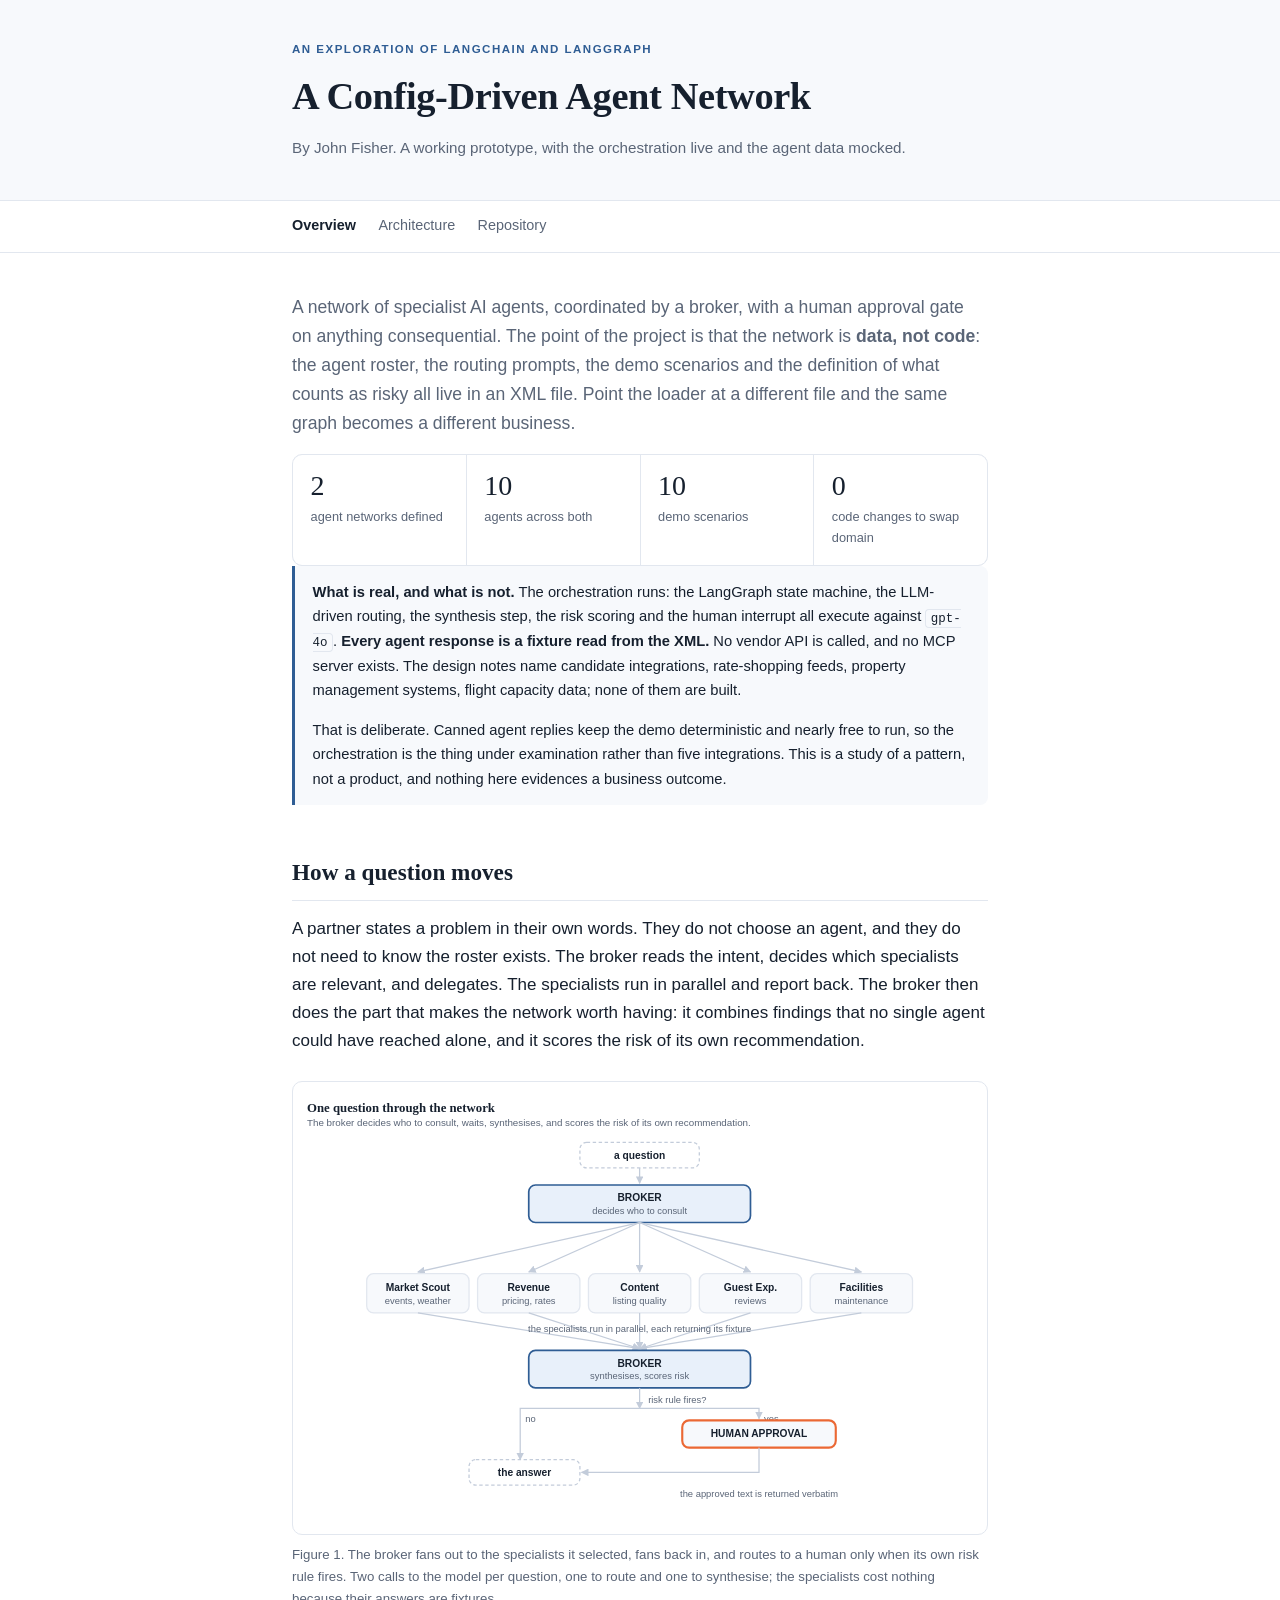
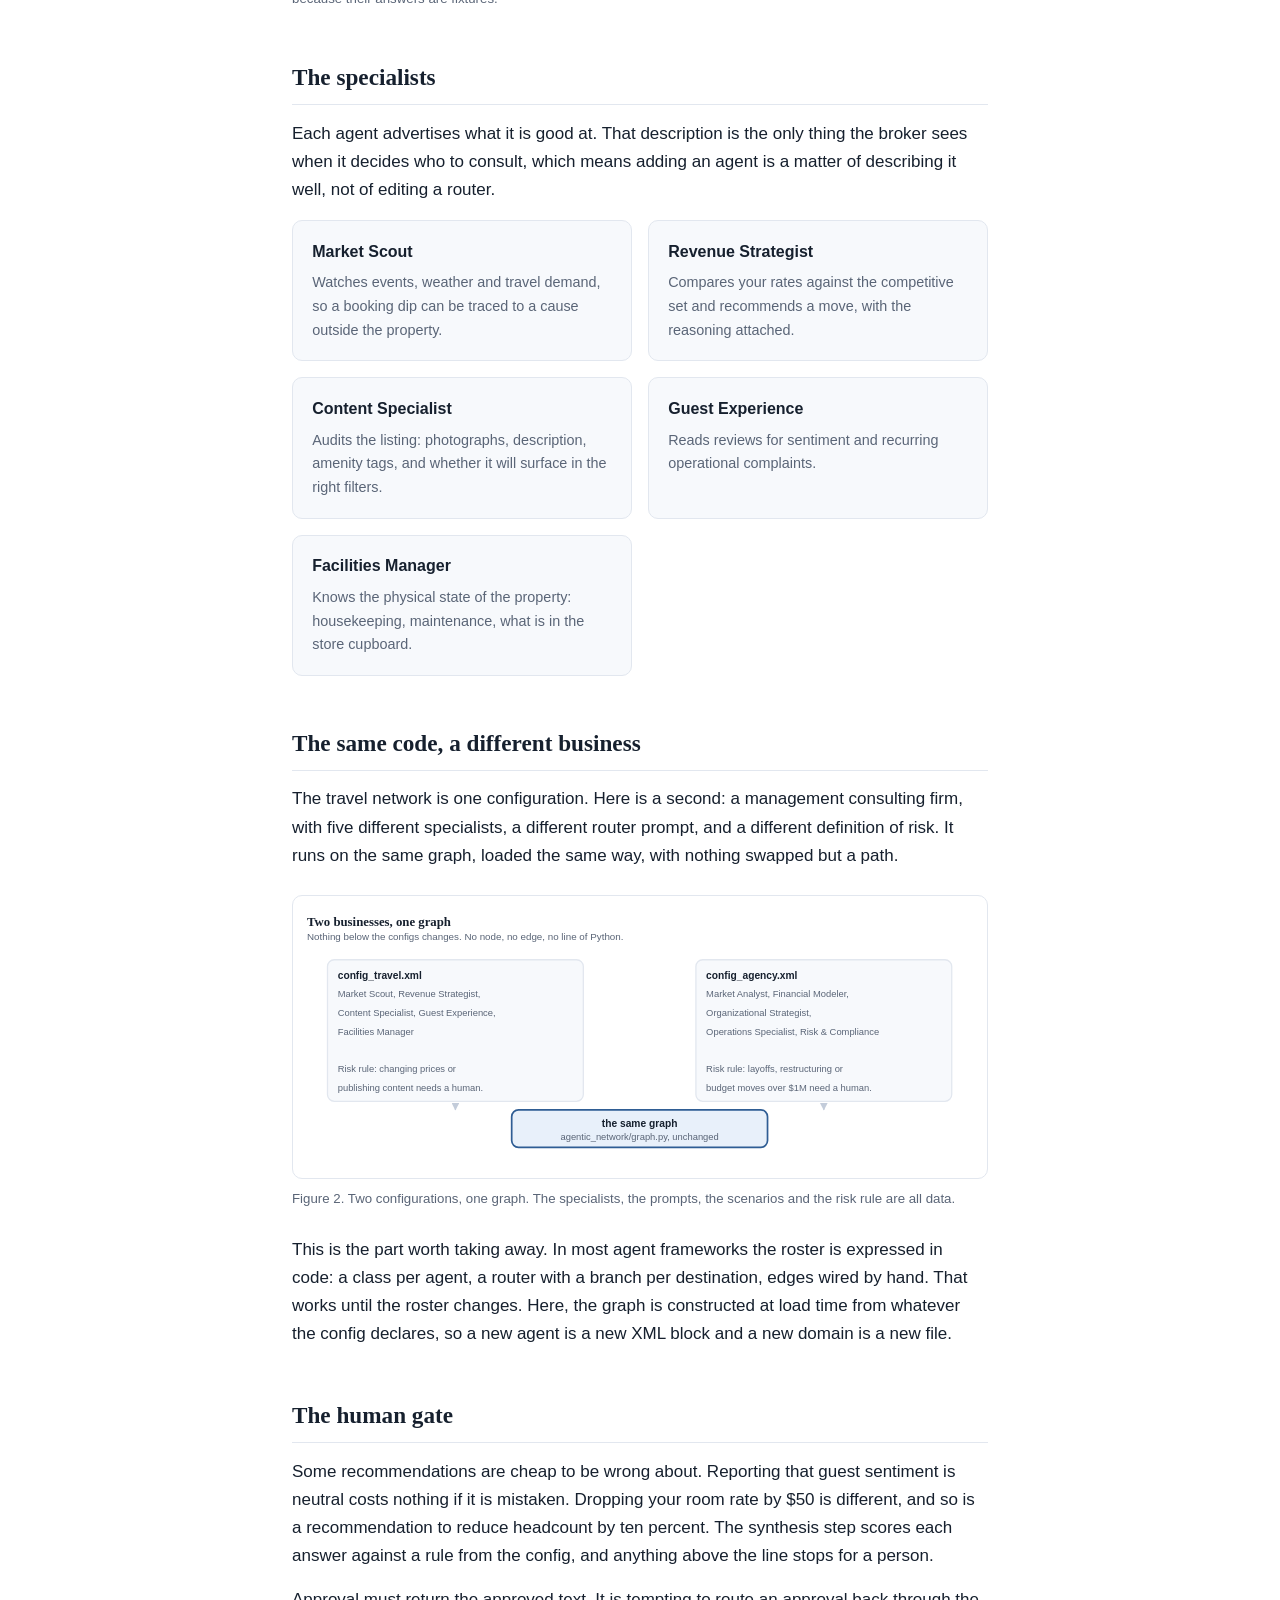
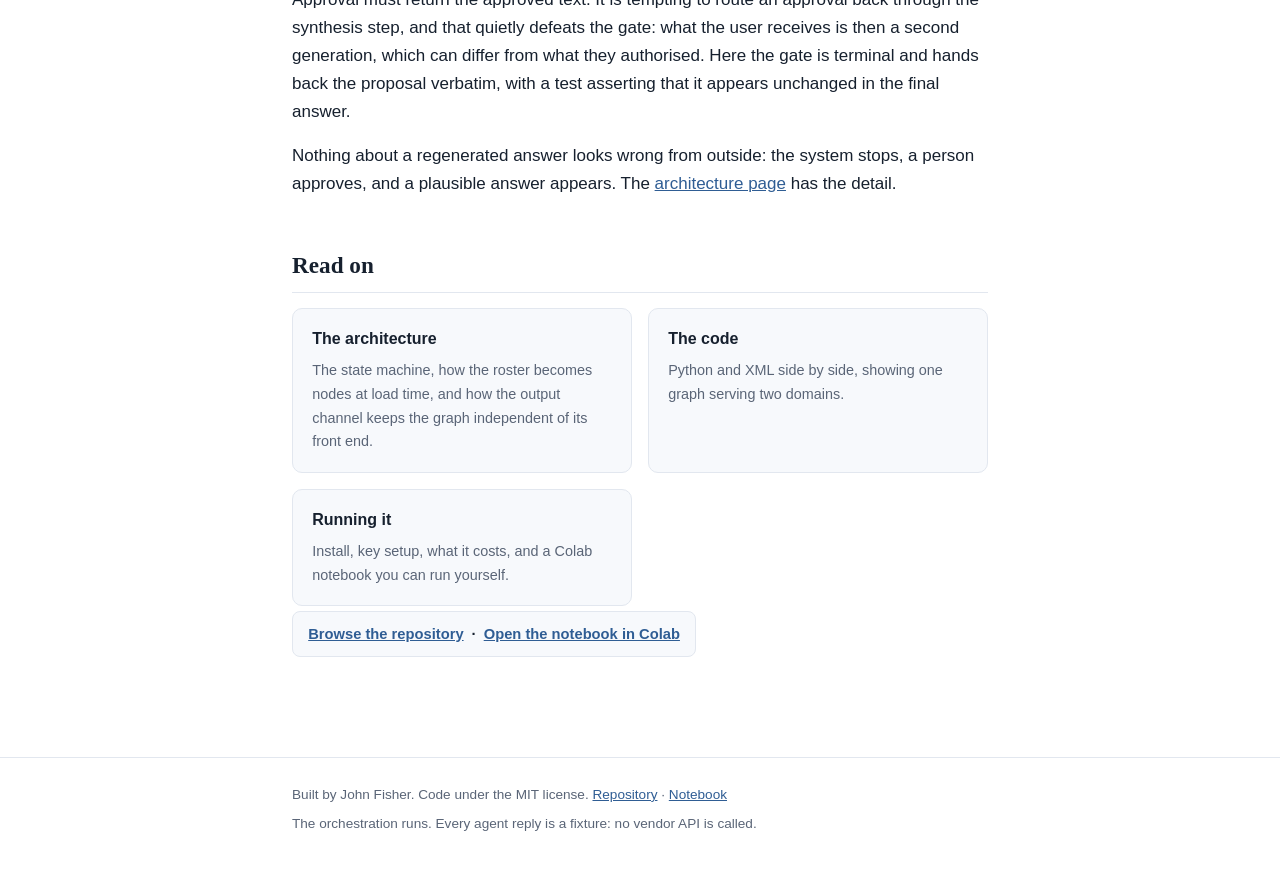
==== public/index.html @ b4b31491 "Describe the architecture as it is, not how it got here Four sections carried a before-and-after: th" ====
<!DOCTYPE html>
<html lang="en">
<head>
<meta charset="utf-8">
<meta name="viewport" content="width=device-width, initial-scale=1">
<title>A Config-Driven Agent Network</title>
<meta name="description" content="A LangGraph multi-agent network where the agent roster, prompts and risk rules live in XML. Swap the config and the same graph becomes a different business.">
<link rel="canonical" href="https://johnfisher-ai.github.io/fisher-agentic-network-langgraph/">
<meta name="author" content="John Fisher">
<meta name="theme-color" content="#2f5d94">
<meta property="og:type" content="website">
<meta property="og:site_name" content="A Config-Driven Agent Network">
<meta property="og:title" content="A Config-Driven Agent Network">
<meta property="og:description" content="Specialist agents coordinated by a broker, with a human approval gate on anything risky. The roster lives in XML, so one graph serves two different businesses.">
<meta property="og:url" content="https://johnfisher-ai.github.io/fisher-agentic-network-langgraph/">
<meta property="og:image" content="https://johnfisher-ai.github.io/fisher-agentic-network-langgraph/assets/img/social-card.png">
<meta property="og:image:width" content="1200">
<meta property="og:image:height" content="627">
<meta property="og:image:alt" content="A broker agent fanning out to five specialist agents, with a human approval gate on the risky path.">
<meta name="twitter:card" content="summary_large_image">
<meta name="twitter:title" content="A Config-Driven Agent Network">
<meta name="twitter:description" content="Specialist agents coordinated by a broker, with a human approval gate on anything risky. The roster lives in XML, so one graph serves two different businesses.">
<meta name="twitter:image" content="https://johnfisher-ai.github.io/fisher-agentic-network-langgraph/assets/img/social-card.png">
<link rel="stylesheet" href="assets/css/site.css">
</head>
<body>

<header class="top">
  <div class="wrap">
    <p class="kicker">An exploration of LangChain and LangGraph</p>
    <h1>A Config-Driven Agent Network</h1>
    <p class="byline">By John Fisher. A working prototype, with the orchestration live and the agent data mocked.</p>
  </div>
</header>

<nav class="site"><div class="wrap"><a href="./" aria-current="page">Overview</a><a href="architecture.html">Architecture</a><a href="https://github.com/johnfisher-ai/fisher-agentic-network-langgraph">Repository</a></div></nav>

<main>
<div class="wrap">

  <section>
    <p class="lede">A network of specialist AI agents, coordinated by a broker, with a human
    approval gate on anything consequential. The point of the project is that the network is
    <strong>data, not code</strong>: the agent roster, the routing prompts, the demo scenarios
    and the definition of what counts as risky all live in an XML file. Point the loader at a
    different file and the same graph becomes a different business.</p>

    <div class="figures">
      <div><span class="n">2</span><span class="l">agent networks defined</span></div>
      <div><span class="n">10</span><span class="l">agents across both</span></div>
      <div><span class="n">10</span><span class="l">demo scenarios</span></div>
      <div><span class="n">0</span><span class="l">code changes to swap domain</span></div>
    </div>

    <div class="note">
      <p><strong>What is real, and what is not.</strong> The orchestration runs: the LangGraph
      state machine, the LLM-driven routing, the synthesis step, the risk scoring and the human
      interrupt all execute against <code>gpt-4o</code>. <strong>Every agent response is a
      fixture read from the XML.</strong> No vendor API is called, and no MCP server exists.
      The design notes name candidate integrations, rate-shopping feeds, property management
      systems, flight capacity data; none of them are built.</p>
      <p>That is deliberate. Canned agent replies keep the demo deterministic and nearly free to
      run, so the orchestration is the thing under examination rather than five integrations.
      This is a study of a pattern, not a product, and nothing here evidences a business
      outcome.</p>
    </div>
  </section>

  <section>
    <h2>How a question moves</h2>
    <p>A partner states a problem in their own words. They do not choose an agent, and they do
    not need to know the roster exists. The broker reads the intent, decides which specialists
    are relevant, and delegates. The specialists run in parallel and report back. The broker
    then does the part that makes the network worth having: it combines findings that no single
    agent could have reached alone, and it scores the risk of its own recommendation.</p>

    <figure>
      <div class="figbox"><svg class="fig diagram" viewBox="0 0 780 500" role="img" aria-label="One question through the network. The broker decides who to consult, waits, synthesises, and scores the risk of its own recommendation."><defs><marker id="ah" viewBox="0 0 10 10" refX="9" refY="5" markerWidth="6" markerHeight="6" orient="auto-start-reverse"><path class="ahead" d="M 0 0 L 10 5 L 0 10 z"/></marker></defs><text class="ttl" x="0" y="16">One question through the network</text><text class="sub" x="0" y="33">The broker decides who to consult, waits, synthesises, and scores the risk of its own recommendation.</text><rect class="node soft" x="320.0" y="52" width="140" height="30" rx="8"/><text class="lab bold" x="390.0" y="71.0" text-anchor="middle">a question</text><line class="flow" x1="390.0" y1="82" x2="390.0" y2="100" marker-end="url(#ah)"/><rect class="node lead" x="260.0" y="102" width="260" height="44" rx="8"/><text class="lab bold" x="390.0" y="121.0" text-anchor="middle">BROKER</text><text class="ax" x="390.0" y="136.0" text-anchor="middle">decides who to consult</text><line class="flow" x1="390.0" y1="146" x2="130.0" y2="204" marker-end="url(#ah)"/><rect class="node" x="70.0" y="206" width="120" height="46" rx="8"/><text class="lab bold" x="130.0" y="226.0" text-anchor="middle">Market Scout</text><text class="ax" x="130.0" y="241.0" text-anchor="middle">events, weather</text><line class="flow" x1="130.0" y1="252" x2="390.0" y2="294" marker-end="url(#ah)"/><line class="flow" x1="390.0" y1="146" x2="260.0" y2="204" marker-end="url(#ah)"/><rect class="node" x="200.0" y="206" width="120" height="46" rx="8"/><text class="lab bold" x="260.0" y="226.0" text-anchor="middle">Revenue</text><text class="ax" x="260.0" y="241.0" text-anchor="middle">pricing, rates</text><line class="flow" x1="260.0" y1="252" x2="390.0" y2="294" marker-end="url(#ah)"/><line class="flow" x1="390.0" y1="146" x2="390.0" y2="204" marker-end="url(#ah)"/><rect class="node" x="330.0" y="206" width="120" height="46" rx="8"/><text class="lab bold" x="390.0" y="226.0" text-anchor="middle">Content</text><text class="ax" x="390.0" y="241.0" text-anchor="middle">listing quality</text><line class="flow" x1="390.0" y1="252" x2="390.0" y2="294" marker-end="url(#ah)"/><line class="flow" x1="390.0" y1="146" x2="520.0" y2="204" marker-end="url(#ah)"/><rect class="node" x="460.0" y="206" width="120" height="46" rx="8"/><text class="lab bold" x="520.0" y="226.0" text-anchor="middle">Guest Exp.</text><text class="ax" x="520.0" y="241.0" text-anchor="middle">reviews</text><line class="flow" x1="520.0" y1="252" x2="390.0" y2="294" marker-end="url(#ah)"/><line class="flow" x1="390.0" y1="146" x2="650.0" y2="204" marker-end="url(#ah)"/><rect class="node" x="590.0" y="206" width="120" height="46" rx="8"/><text class="lab bold" x="650.0" y="226.0" text-anchor="middle">Facilities</text><text class="ax" x="650.0" y="241.0" text-anchor="middle">maintenance</text><line class="flow" x1="650.0" y1="252" x2="390.0" y2="294" marker-end="url(#ah)"/><text class="ax" x="390.0" y="274" text-anchor="middle">the specialists run in parallel, each returning its fixture</text><rect class="node lead" x="260.0" y="296" width="260" height="44" rx="8"/><text class="lab bold" x="390.0" y="315.0" text-anchor="middle">BROKER</text><text class="ax" x="390.0" y="330.0" text-anchor="middle">synthesises, scores risk</text><line class="flow" x1="390.0" y1="340" x2="390.0" y2="364" marker-end="url(#ah)"/><text class="ax" x="400.0" y="358">risk rule fires?</text><path class="flow" d="M 390 364 L 250 364 L 250 424" marker-end="url(#ah)"/><text class="ax" x="256" y="380">no</text><path class="flow" d="M 390 364 L 530 364 L 530 376" marker-end="url(#ah)"/><text class="ax" x="536" y="380">yes</text><rect class="node gate" x="440" y="378" width="180" height="32" rx="8"/><text class="lab bold" x="530.0" y="398.0" text-anchor="middle">HUMAN APPROVAL</text><path class="flow" d="M 530 410 L 530 439 L 322 439" marker-end="url(#ah)"/><text class="ax" x="530" y="468" text-anchor="middle">the approved text is returned verbatim</text><rect class="node soft" x="190" y="424" width="130" height="30" rx="8"/><text class="lab bold" x="255.0" y="443.0" text-anchor="middle">the answer</text></svg></div>
      <figcaption>Figure 1. The broker fans out to the specialists it selected, fans back in, and
      routes to a human only when its own risk rule fires. Two calls to the model per question,
      one to route and one to synthesise; the specialists cost nothing because their answers are
      fixtures.</figcaption>
    </figure>
  </section>

  <section>
    <h2>The specialists</h2>
    <p>Each agent advertises what it is good at. That description is the only thing the broker
    sees when it decides who to consult, which means adding an agent is a matter of describing
    it well, not of editing a router.</p>
    <div class="cards"><div class="card"><h3>Market Scout</h3><p>Watches events, weather and travel demand, so a booking dip can be traced to a cause outside the property.</p></div><div class="card"><h3>Revenue Strategist</h3><p>Compares your rates against the competitive set and recommends a move, with the reasoning attached.</p></div><div class="card"><h3>Content Specialist</h3><p>Audits the listing: photographs, description, amenity tags, and whether it will surface in the right filters.</p></div><div class="card"><h3>Guest Experience</h3><p>Reads reviews for sentiment and recurring operational complaints.</p></div><div class="card"><h3>Facilities Manager</h3><p>Knows the physical state of the property: housekeeping, maintenance, what is in the store cupboard.</p></div></div>
  </section>

  <section>
    <h2>The same code, a different business</h2>
    <p>The travel network is one configuration. Here is a second: a management consulting firm,
    with five different specialists, a different router prompt, and a different definition of
    risk. It runs on the same graph, loaded the same way, with nothing swapped but a path.</p>

    <figure>
      <div class="figbox"><svg class="fig diagram" viewBox="0 0 780 300" role="img" aria-label="Two businesses, one graph. Nothing below the configs changes. No node, no edge, no line of Python."><defs><marker id="ah2" viewBox="0 0 10 10" refX="9" refY="5" markerWidth="6" markerHeight="6" orient="auto-start-reverse"><path class="ahead" d="M 0 0 L 10 5 L 0 10 z"/></marker></defs><text class="ttl" x="0" y="16">Two businesses, one graph</text><text class="sub" x="0" y="33">Nothing below the configs changes. No node, no edge, no line of Python.</text><rect class="node" x="24" y="56" width="300" height="166" rx="8"/><text class="lab bold" x="36" y="78">config_travel.xml</text><text class="ax" x="36" y="100">Market Scout, Revenue Strategist,</text><text class="ax" x="36" y="122">Content Specialist, Guest Experience,</text><text class="ax" x="36" y="144">Facilities Manager</text><text class="ax" x="36" y="166"></text><text class="ax" x="36" y="188">Risk rule: changing prices or</text><text class="ax" x="36" y="210">publishing content needs a human.</text><line class="flow" x1="174.0" y1="226" x2="174.0" y2="232" marker-end="url(#ah)"/><rect class="node" x="456" y="56" width="300" height="166" rx="8"/><text class="lab bold" x="468" y="78">config_agency.xml</text><text class="ax" x="468" y="100">Market Analyst, Financial Modeler,</text><text class="ax" x="468" y="122">Organizational Strategist,</text><text class="ax" x="468" y="144">Operations Specialist, Risk &amp; Compliance</text><text class="ax" x="468" y="166"></text><text class="ax" x="468" y="188">Risk rule: layoffs, restructuring or</text><text class="ax" x="468" y="210">budget moves over $1M need a human.</text><line class="flow" x1="606.0" y1="226" x2="606.0" y2="232" marker-end="url(#ah)"/><rect class="node lead" x="240.0" y="232" width="300" height="44" rx="8"/><text class="lab bold" x="390.0" y="252" text-anchor="middle">the same graph</text><text class="ax" x="390.0" y="267" text-anchor="middle">agentic_network/graph.py, unchanged</text></svg></div>
      <figcaption>Figure 2. Two configurations, one graph. The specialists, the prompts, the
      scenarios and the risk rule are all data.</figcaption>
    </figure>

    <p>This is the part worth taking away. In most agent frameworks the roster is expressed in
    code: a class per agent, a router with a branch per destination, edges wired by hand. That
    works until the roster changes. Here, the graph is constructed at load time from whatever
    the config declares, so a new agent is a new XML block and a new domain is a new file.</p>
  </section>

  <section id="gate">
    <h2>The human gate</h2>
    <p>Some recommendations are cheap to be wrong about. Reporting that guest sentiment is
    neutral costs nothing if it is mistaken. Dropping your room rate by $50 is different, and so
    is a recommendation to reduce headcount by ten percent. The synthesis step scores each
    answer against a rule from the config, and anything above the line stops for a person.</p>

    <p>Approval must return the approved text. It is tempting to route an approval back
    through the synthesis step, and that quietly defeats the gate: what the user receives is
    then a second generation, which can differ from what they authorised. Here the gate is
    terminal and hands back the proposal verbatim, with a test asserting that it appears
    unchanged in the final answer.</p>

      <p>Nothing about a regenerated answer looks wrong from outside: the system stops, a
      person approves, and a plausible answer appears. The <a href="architecture.html#gate">architecture page</a> has the detail.</p>
  </section>

  <section>
    <h2>Read on</h2>
    <div class="cards">
      <div class="card"><h3>The architecture</h3><p>The state machine, how the roster becomes
      nodes at load time, and how the output channel keeps the graph independent of its front
      end.</p></div>
      <div class="card"><h3>The code</h3><p>Python and XML side by side, showing one graph
      serving two domains.</p></div>
      <div class="card"><h3>Running it</h3><p>Install, key setup, what it costs, and a Colab
      notebook you can run yourself.</p></div>
    </div>
    <p class="cta"><a href="https://github.com/johnfisher-ai/fisher-agentic-network-langgraph">Browse the repository</a> ·
       <a href="https://colab.research.google.com/github/johnfisher-ai/fisher-agentic-network-langgraph/blob/main/notebooks/agentic_network.ipynb">Open the notebook in Colab</a></p>
  </section>

</div>
</main>

<footer class="site">
  <div class="wrap">
    <p>Built by John Fisher. Code under the MIT license.
       <a href="https://github.com/johnfisher-ai/fisher-agentic-network-langgraph">Repository</a> ·
       <a href="https://github.com/johnfisher-ai/fisher-agentic-network-langgraph/blob/main/notebooks/agentic_network.ipynb">Notebook</a></p>
    <p class="sig">The orchestration runs. Every agent reply is a fixture: no vendor API is called.</p>
  </div>
</footer>

</body>
</html>
---- public/assets/css/site.css ----
/* Shared styling for the study site. Light palette on :root, redefined for the
   two dark cases so an explicit toggle wins in both directions. */
:root {
  --bg:#ffffff; --panel:#f7f9fc; --ink:#16202e; --soft:#5a6577;
  --line:#e2e7ef; --accent:#2f5d94; --accent-soft:#e8f0fa; --bar:#2f5d94;
  --mono: ui-monospace, SFMono-Regular, "SF Mono", Menlo, Consolas, monospace;
  --sans: -apple-system, BlinkMacSystemFont, "Segoe UI", Inter, Roboto, Helvetica, Arial, sans-serif;
  --serif: "Iowan Old Style", "Palatino Linotype", Palatino, Georgia, serif;
}
@media (prefers-color-scheme: dark) {
  :root:not([data-theme="light"]) {
    --bg:#0e131c; --panel:#151d2a; --ink:#e6ebf2; --soft:#98a3b5;
    --line:#243044; --accent:#7aa7d9; --accent-soft:#16263a; --bar:#7aa7d9;
  }
}
:root[data-theme="dark"] {
  --bg:#0e131c; --panel:#151d2a; --ink:#e6ebf2; --soft:#98a3b5;
  --line:#243044; --accent:#7aa7d9; --accent-soft:#16263a; --bar:#7aa7d9;
}

* { box-sizing: border-box; }
body {
  margin:0; background:var(--bg); color:var(--ink);
  font:17px/1.65 var(--sans);
  -webkit-text-size-adjust:100%;
}
.wrap { max-width: 46rem; margin:0 auto; padding: 0 1.25rem; }

/* masthead */
header.top { border-bottom:1px solid var(--line); background:var(--panel); }
header.top .wrap { padding-top:2.5rem; padding-bottom:2.5rem; }
.kicker { font-size:.72rem; font-weight:700; letter-spacing:.13em; text-transform:uppercase;
          color:var(--accent); margin:0 0 .85rem; }
h1 { font-family:var(--serif); font-weight:600; font-size:clamp(1.7rem,4.2vw,2.4rem);
     line-height:1.2; margin:0 0 1rem; letter-spacing:-.01em; }
.byline { color:var(--soft); font-size:.95rem; margin:0; }
.byline strong { color:var(--ink); font-weight:600; }

/* nav */
nav.site { border-bottom:1px solid var(--line); position:sticky; top:0; background:var(--bg); z-index:5; }
nav.site .wrap { display:flex; gap:1.4rem; padding-top:.85rem; padding-bottom:.85rem; overflow-x:auto; }
nav.site a { color:var(--soft); text-decoration:none; font-size:.9rem; white-space:nowrap; }
nav.site a:hover { color:var(--accent); }
nav.site a[aria-current="page"] { color:var(--ink); font-weight:600; }

main .wrap { padding-top:2.5rem; padding-bottom:3rem; }
section { margin-bottom:3rem; }
h2 { font-family:var(--serif); font-weight:600; font-size:1.45rem; margin:0 0 .9rem;
     padding-bottom:.5rem; border-bottom:1px solid var(--line); }
h3 { font-size:1rem; margin:1.8rem 0 .5rem; }
p { margin:0 0 1rem; }
a { color:var(--accent); }

.lede { font-size:1.1rem; color:var(--soft); }

/* key figures */
.figures { display:grid; grid-template-columns:repeat(auto-fit,minmax(9rem,1fr)); gap:1px;
           background:var(--line); border:1px solid var(--line); border-radius:10px; overflow:hidden; }
.figures div { background:var(--bg); padding:1rem 1.1rem; }
.figures .n { font-family:var(--serif); font-size:1.75rem; line-height:1.1; display:block; }
.figures .l { font-size:.8rem; color:var(--soft); display:block; margin-top:.3rem; }

/* results table */
.scroll { overflow-x:auto; border:1px solid var(--line); border-radius:10px; }
table { border-collapse:collapse; width:100%; font-size:.86rem; min-width:33rem; }
caption { text-align:left; font-size:.85rem; color:var(--soft); padding:.85rem 1rem; border-bottom:1px solid var(--line); }
th, td { padding:.6rem .65rem; text-align:left; border-bottom:1px solid var(--line); vertical-align:top; }
thead th { font-size:.74rem; text-transform:uppercase; letter-spacing:.06em; color:var(--soft); font-weight:700;
           background:var(--panel); white-space:nowrap; }
tbody tr:last-child td { border-bottom:none; }
td.num, th.num { text-align:right; font-variant-numeric:tabular-nums; white-space:nowrap; }
td.item { min-width:12rem; }
.d-cell { display:flex; align-items:center; gap:.45rem; justify-content:flex-end; }
.d-bar { height:5px; border-radius:3px; background:var(--bar); opacity:.75; flex:none; }

/* cards */
.cards { display:grid; grid-template-columns:repeat(auto-fit,minmax(15rem,1fr)); gap:1rem; }
.card { border:1px solid var(--line); border-radius:10px; padding:1.1rem 1.2rem; background:var(--panel); }
.card h3 { margin:0 0 .4rem; font-size:1rem; }
.card h3 a { text-decoration:none; }
.card p { margin:0; font-size:.9rem; color:var(--soft); }
.card .tag { display:inline-block; margin-top:.7rem; font-size:.7rem; letter-spacing:.07em;
             text-transform:uppercase; font-weight:700; color:var(--accent);
             background:var(--accent-soft); padding:.2rem .5rem; border-radius:4px; }
.card .tag.soon { color:var(--soft); background:transparent; border:1px solid var(--line); }

.note { border-left:3px solid var(--accent); background:var(--panel);
        padding:.9rem 1.1rem; border-radius:0 8px 8px 0; font-size:.92rem; }
.note p:last-child { margin-bottom:0; }
code { font-family:var(--mono); font-size:.85em; background:var(--panel);
       padding:.12em .35em; border-radius:4px; border:1px solid var(--line); }

footer.site { border-top:1px solid var(--line); color:var(--soft); font-size:.85rem; }
footer.site .wrap { padding-top:1.6rem; padding-bottom:2.5rem; }
footer.site p { margin:0 0 .4rem; }

/* ---------- figures ---------- */
:root {
  --s1:#2a78d6; --s2:#eb6834; --s3:#1baf7a;
  --fig-grid:#e6ebf2; --fig-axis:#c3ccda; --fig-zero:#8b95a6;
}
@media (prefers-color-scheme: dark) {
  :root:not([data-theme="light"]) {
    --s1:#3987e5; --s2:#d95926; --s3:#199e70;
    --fig-grid:#212c3d; --fig-axis:#3a4759; --fig-zero:#6b7789;
  }
}
:root[data-theme="dark"] {
  --s1:#3987e5; --s2:#d95926; --s3:#199e70;
  --fig-grid:#212c3d; --fig-axis:#3a4759; --fig-zero:#6b7789;
}

figure { margin:1.6rem 0; }
figure figcaption { font-size:.83rem; color:var(--soft); margin-top:.6rem; }
.figbox { border:1px solid var(--line); border-radius:10px; padding:1rem .9rem .6rem;
          background:var(--bg); overflow-x:auto; }
svg.fig { width:100%; height:auto; display:block; min-width:33rem;
          font-family:var(--sans); }
svg.fig text { fill:var(--soft); }
svg.fig .ttl { fill:var(--ink); font-size:15px; font-weight:600; font-family:var(--serif); }
svg.fig .sub { font-size:11.5px; }
svg.fig .lab { font-size:12px; }
svg.fig .ax  { font-size:11px; }
svg.fig .leg { font-size:11.5px; }
svg.fig .val { font-size:11.5px; fill:var(--ink); font-variant-numeric:tabular-nums; }
svg.fig .bold { font-weight:700; fill:var(--ink); }
svg.fig .grid { stroke:var(--fig-grid); stroke-width:1; }
svg.fig .axis { stroke:var(--fig-axis); stroke-width:1; }
svg.fig .zero { stroke:var(--fig-zero); stroke-width:1.5; stroke-dasharray:3 3; }
svg.fig .mean { stroke:var(--s2); stroke-width:2; }
svg.fig .conn { stroke:var(--fig-axis); stroke-width:2.5; }
svg.fig .ci   { stroke:var(--s1); stroke-width:2; }
svg.fig .m1 { fill:var(--s1); } svg.fig .m2 { fill:var(--s2); } svg.fig .m3 { fill:var(--s3); }
svg.fig .m1f{ fill:var(--s1); } svg.fig .m2f{ fill:var(--s2); } svg.fig .m4f{ fill:var(--s3); }
svg.fig .bar{ fill:var(--s1); }

/* original SAS output images */
.shot { border:1px solid var(--line); border-radius:8px; overflow-x:auto; background:#fff; }
.shot img { display:block; width:100%; min-width:30rem; height:auto; }

/* dense stats tables */
table.stats { font-size:.79rem; min-width:0; }
table.stats th, table.stats td { padding:.55rem .5rem; }
table.stats td.item { min-width:11rem; }
.sig { color:var(--soft); font-variant-numeric:tabular-nums; }
.tag-row td { background:var(--panel); font-weight:600; }

/* ---------- code ---------- */
.codewrap { border:1px solid var(--line); border-radius:10px; overflow:hidden; margin:1rem 0; }
.codewrap > .head { display:flex; justify-content:space-between; align-items:center; gap:1rem;
   padding:.55rem .9rem; background:var(--panel); border-bottom:1px solid var(--line);
   font-size:.8rem; color:var(--soft); }
.codewrap > .head code { background:none; border:none; padding:0; color:var(--ink); font-weight:600; }
pre.code { margin:0; padding:.9rem 1rem; overflow-x:auto; background:var(--bg);
   font-family:var(--mono); font-size:.775rem; line-height:1.6; tab-size:4; }
pre.code.clip { max-height:40rem; }
.sas-c { color:var(--soft); font-style:italic; }         /* comment */
.sas-k { color:var(--accent); font-weight:600; }          /* keyword */
.sas-p { color:var(--s3); font-weight:600; }              /* proc / data step name */
.sas-s { color:var(--s2); }                               /* string */
.sas-n { color:var(--s1); }                               /* number */
details.src { margin:1rem 0; }
details.src > summary { cursor:pointer; font-size:.88rem; color:var(--accent);
   padding:.5rem .2rem; list-style-position:inside; }
details.src > summary:hover { text-decoration:underline; }
.cta { display:inline-flex; align-items:center; gap:.5rem; text-decoration:none;
   border:1px solid var(--line); border-radius:8px; padding:.6rem .95rem;
   background:var(--panel); font-size:.92rem; font-weight:600; margin:.3rem .4rem .3rem 0; }
.cta:hover { border-color:var(--accent); }
.pipe { display:grid; gap:.6rem; margin:1.2rem 0; }
.pipe .step { display:grid; grid-template-columns:2.1rem 1fr; gap:.8rem; align-items:start;
   border:1px solid var(--line); border-radius:9px; padding:.75rem .9rem; background:var(--bg); }
.pipe .step .n { width:1.7rem; height:1.7rem; border-radius:50%; background:var(--accent-soft);
   color:var(--accent); font-weight:700; font-size:.8rem; display:grid; place-items:center; }
.pipe .step p { margin:.2rem 0 0; font-size:.9rem; color:var(--soft); }
.pipe .step strong { font-size:.94rem; }

/* ---------- manuscript ---------- */
.ms { font-size:1.02rem; }
.ms h2 { font-family:var(--serif); font-size:1.35rem; margin:2.4rem 0 .9rem; }
.ms h3 { font-size:1.02rem; margin:1.7rem 0 .5rem; color:var(--ink); }
.ms p { margin:0 0 1.05rem; }
.authors { font-size:.97rem; margin:0 0 .4rem; }
.affils { font-size:.85rem; color:var(--soft); margin:0 0 .3rem; }
.affils sup { color:var(--accent); font-weight:700; }
.abstract { border:1px solid var(--line); border-radius:10px; padding:1.2rem 1.35rem;
            background:var(--panel); margin:1.4rem 0 2rem; font-size:.94rem; }
.abstract dl { margin:0; }
.abstract dt { font-weight:700; margin-top:.8rem; font-size:.86rem;
               text-transform:uppercase; letter-spacing:.05em; color:var(--accent); }
.abstract dt:first-child { margin-top:0; }
.abstract dd { margin:.25rem 0 0; }
.editorial { border:1px solid var(--accent); border-left-width:3px; border-radius:0 9px 9px 0;
             background:var(--accent-soft); padding:1rem 1.2rem; margin:1.5rem 0; font-size:.9rem; }
.editorial p:last-child { margin-bottom:0; }
.editorial .lbl { font-size:.7rem; font-weight:800; letter-spacing:.1em; text-transform:uppercase;
                  color:var(--accent); display:block; margin-bottom:.5rem; }
ol.refs { font-size:.86rem; padding-left:0; list-style:none; counter-reset:r; }
ol.refs li { counter-increment:r; margin:0 0 .7rem; padding-left:2.6rem; position:relative;
             color:var(--soft); line-height:1.55; }
ol.refs li::before { content:"[" counter(r) "]"; position:absolute; left:0; top:0;
                     color:var(--accent); font-variant-numeric:tabular-nums; }
ol.refs li a { word-break:break-word; }

/* ---- flow diagrams (tools/diagram.py) --------------------------------- */
svg.diagram .node   { fill:var(--panel); stroke:var(--line); stroke-width:1.5; }
svg.diagram .soft   { fill:var(--bg); stroke:var(--fig-axis); stroke-dasharray:4 3; }
svg.diagram .lead   { fill:var(--accent-soft); stroke:var(--accent); stroke-width:2; }
svg.diagram .gate   { fill:var(--panel); stroke:var(--s2); stroke-width:2.5; }
svg.diagram .flow   { stroke:var(--fig-axis); stroke-width:1.5; fill:none; }
svg.diagram .ahead  { fill:var(--fig-axis); stroke:none; }
svg.diagram text    { paint-order:stroke; }
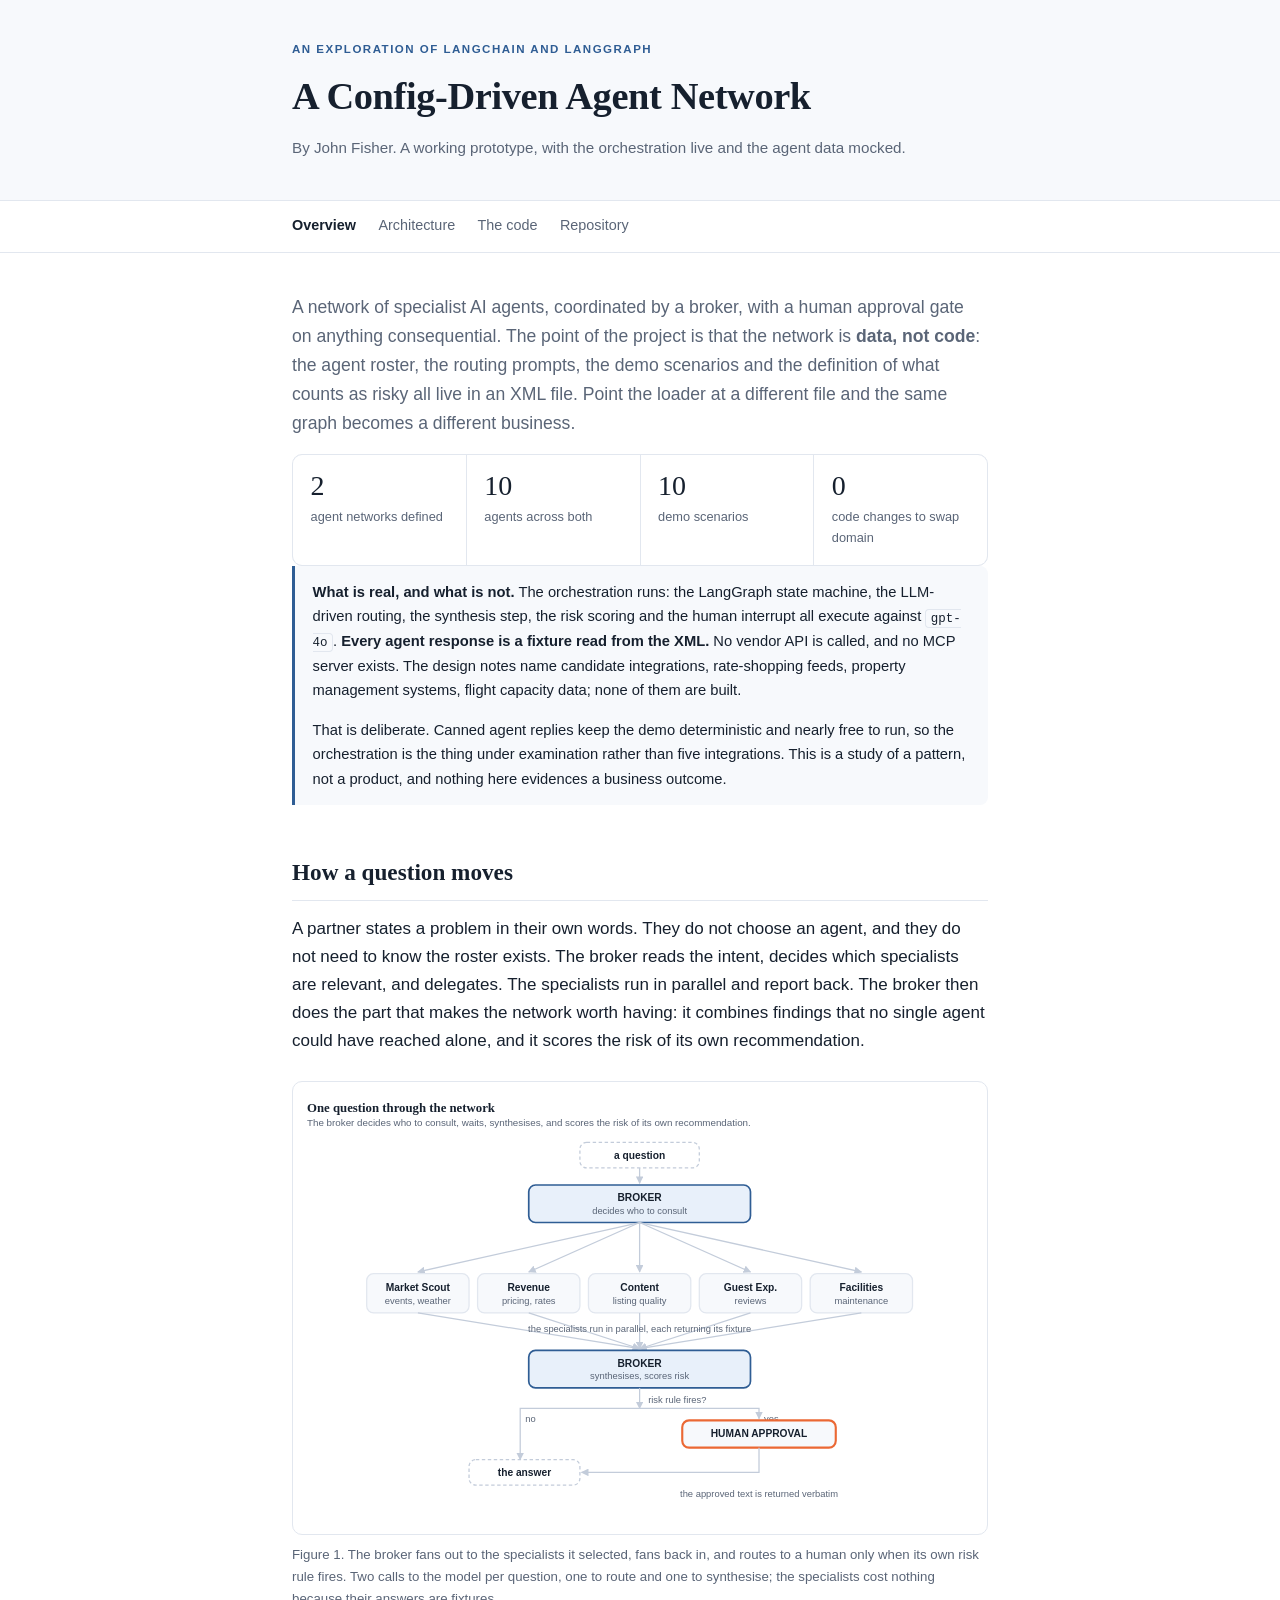
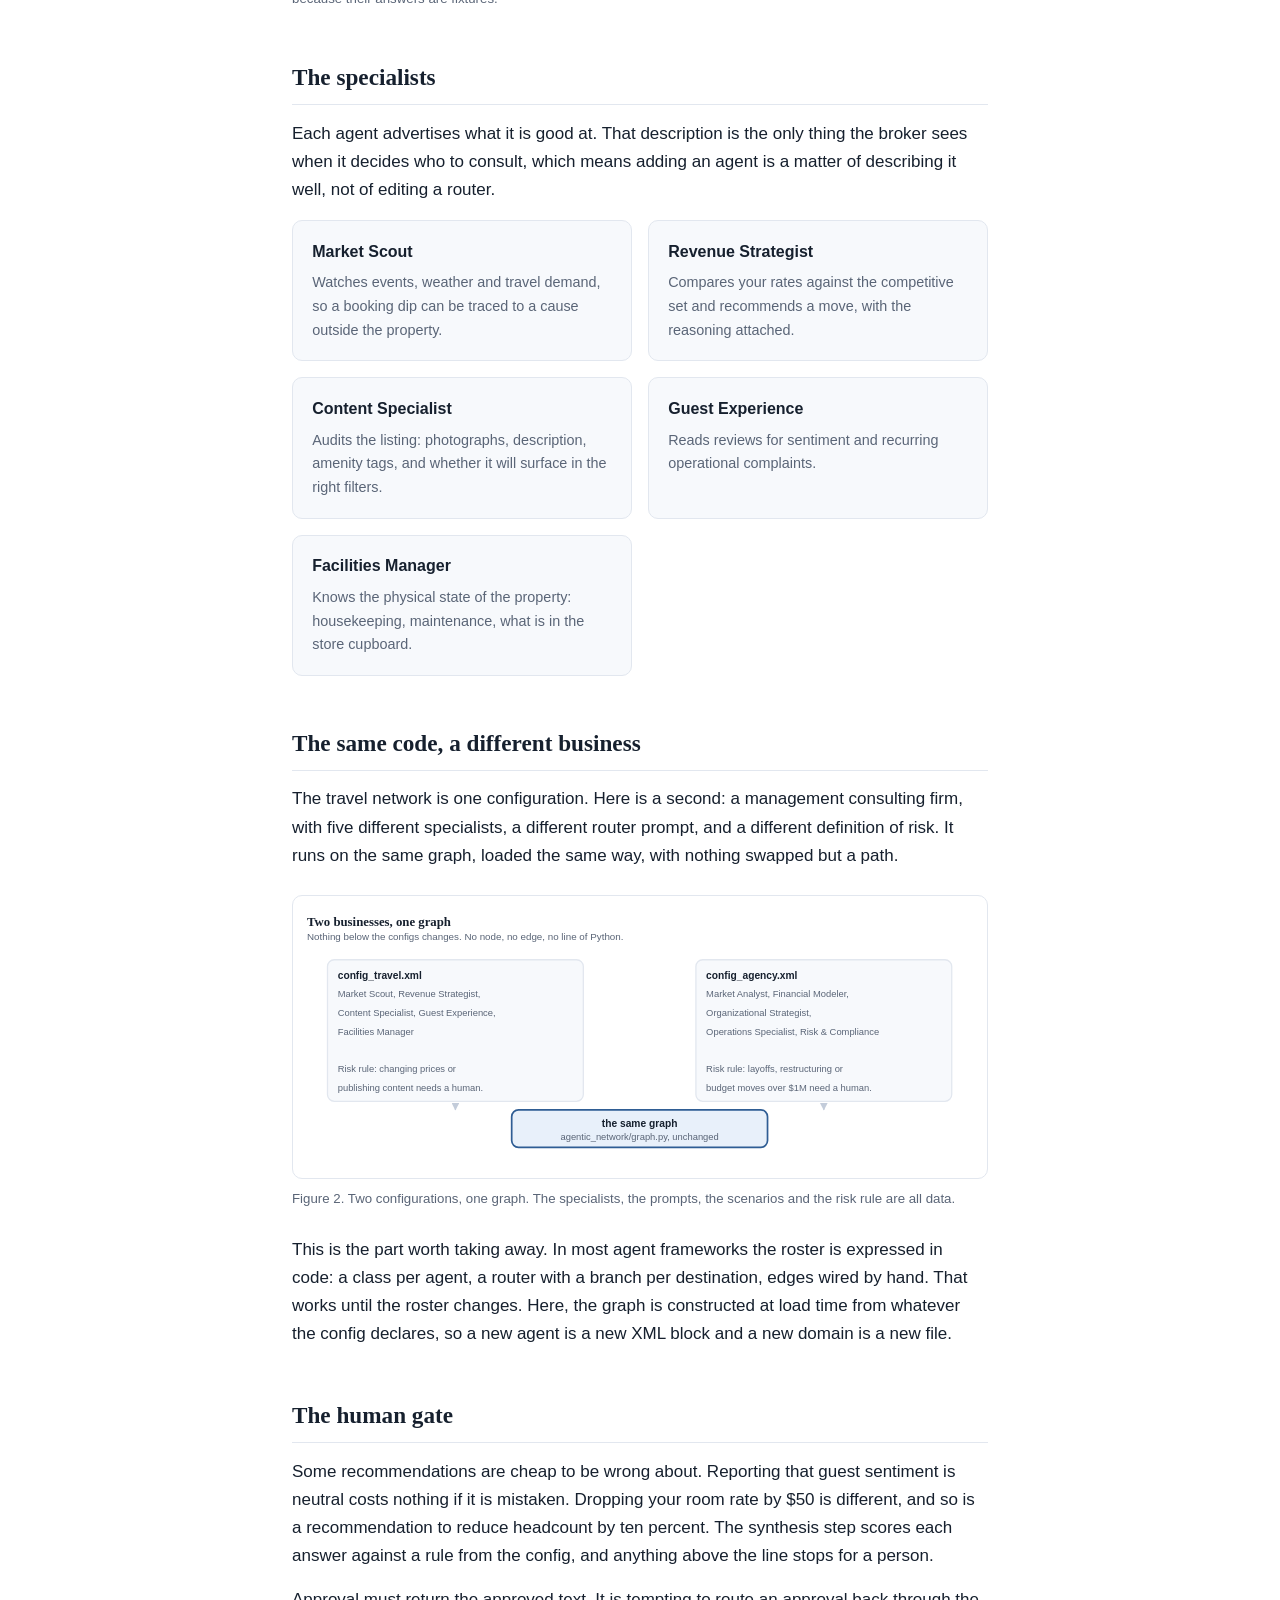
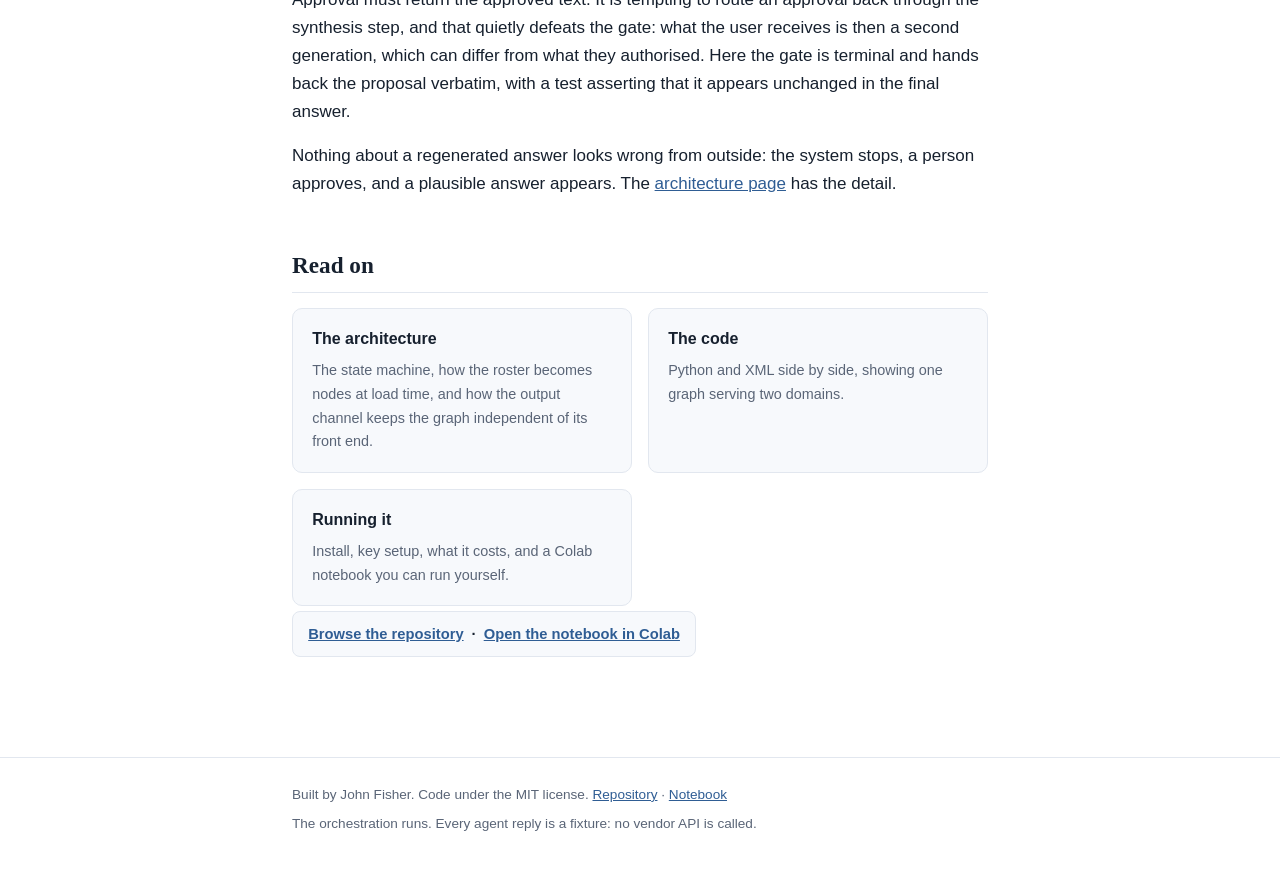
==== commit f14074a8: "Build the code page A measured file map, the config format explained one element at a time, and the " ====
--- a/public/index.html
+++ b/public/index.html
@@ -33,7 +33,7 @@
   </div>
 </header>
 
-<nav class="site"><div class="wrap"><a href="./" aria-current="page">Overview</a><a href="architecture.html">Architecture</a><a href="https://github.com/johnfisher-ai/fisher-agentic-network-langgraph">Repository</a></div></nav>
+<nav class="site"><div class="wrap"><a href="./" aria-current="page">Overview</a><a href="architecture.html">Architecture</a><a href="code.html">The code</a><a href="https://github.com/johnfisher-ai/fisher-agentic-network-langgraph">Repository</a></div></nav>
 
 <main>
 <div class="wrap">
--- a/public/assets/css/site.css
+++ b/public/assets/css/site.css
@@ -210,3 +210,10 @@
 svg.diagram .flow   { stroke:var(--fig-axis); stroke-width:1.5; fill:none; }
 svg.diagram .ahead  { fill:var(--fig-axis); stroke:none; }
 svg.diagram text    { paint-order:stroke; }
+
+/* ---- two-column comparison, stacks on narrow screens ------------------ */
+.side { display:grid; grid-template-columns:repeat(auto-fit,minmax(20rem,1fr)); gap:1rem;
+        margin:1rem 0; }
+.side > * { margin:0; min-width:0; }
+.side pre.code { font-size:.72rem; white-space:pre-wrap; overflow-wrap:anywhere; }
+.side pre.code { min-width:0; }
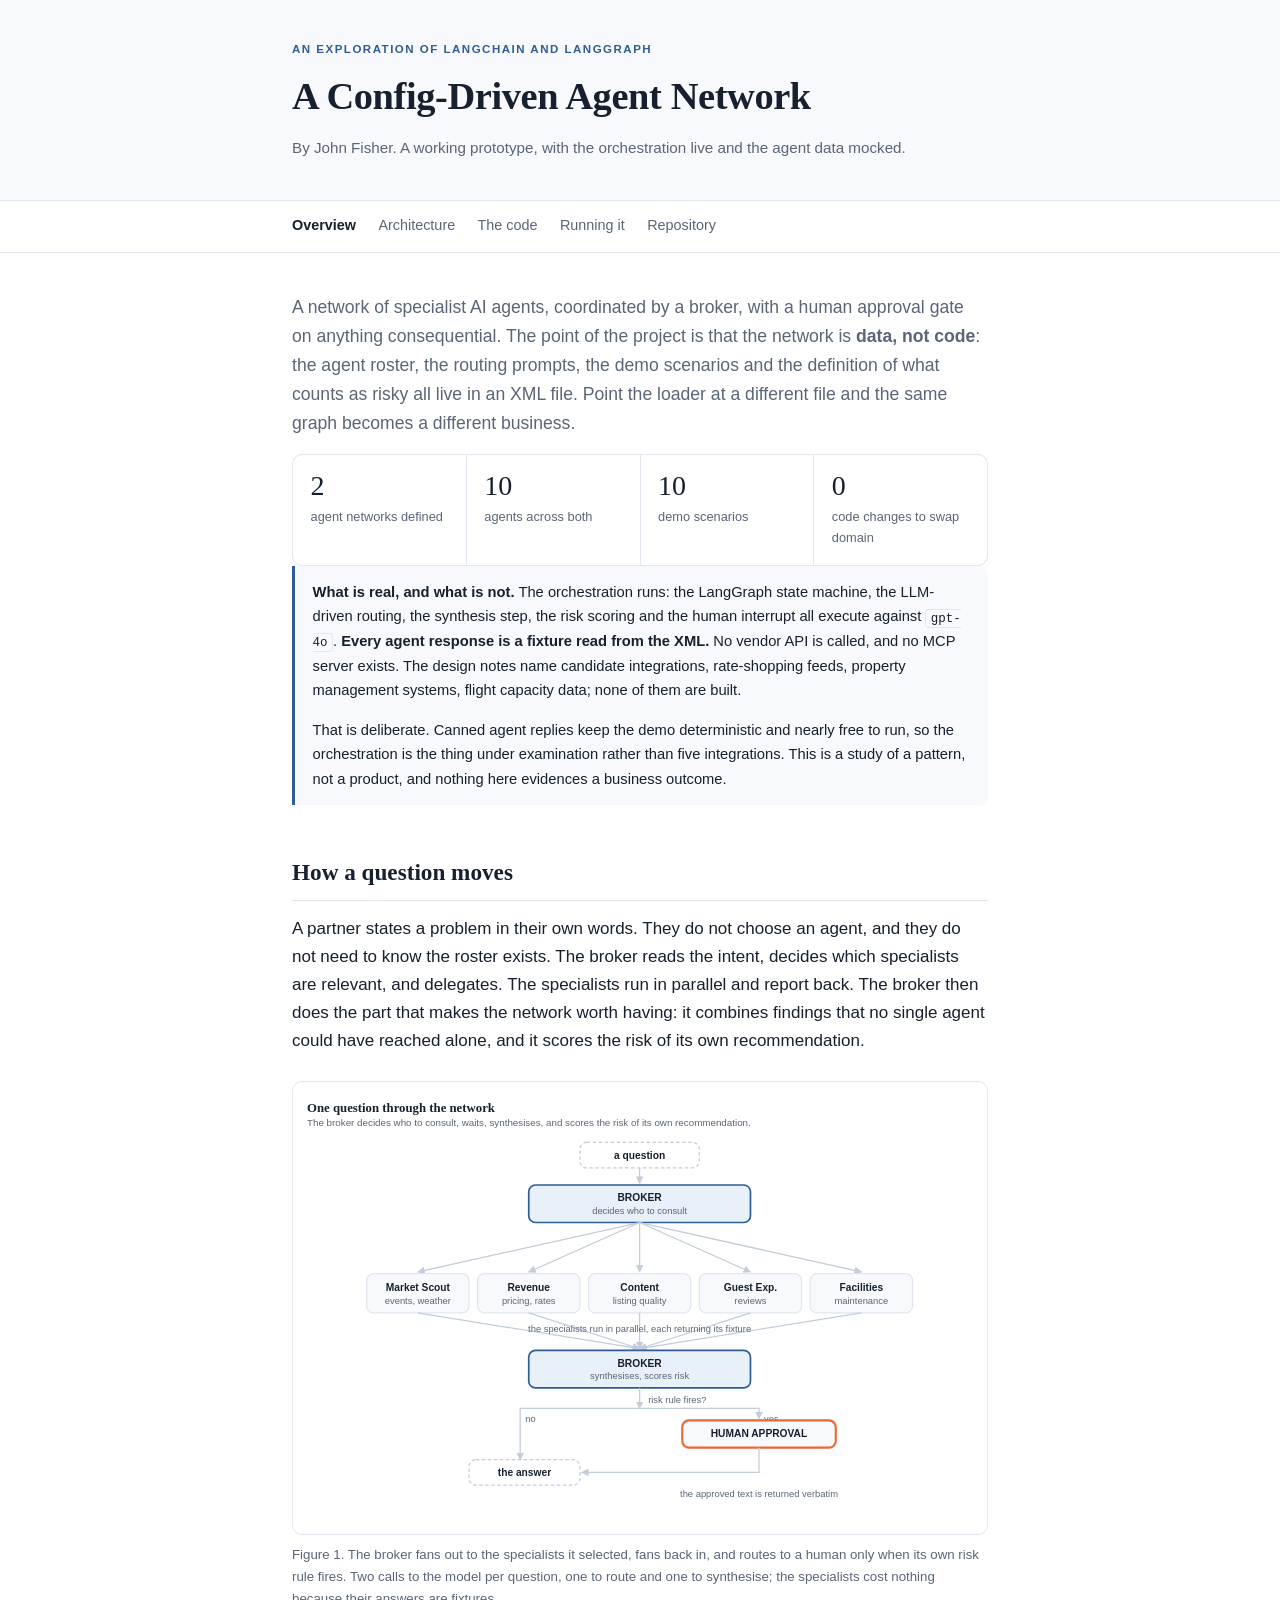
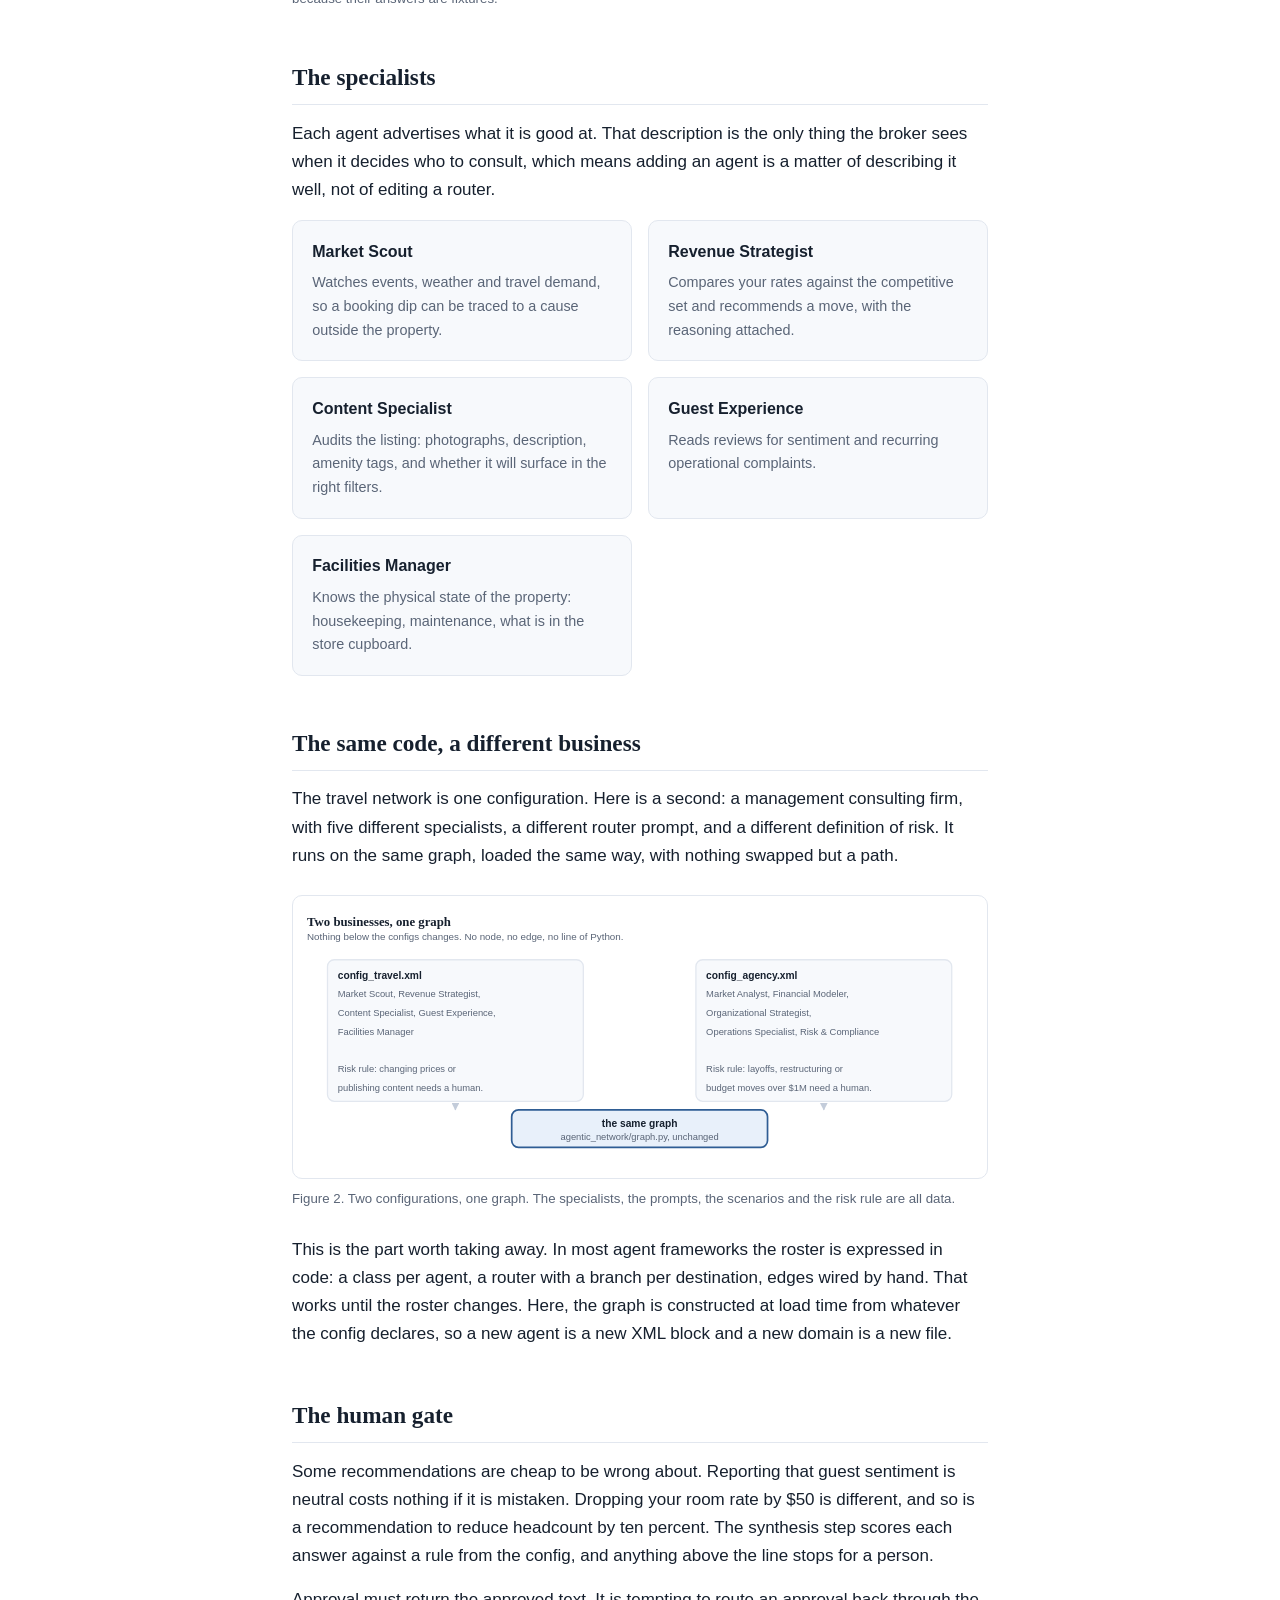
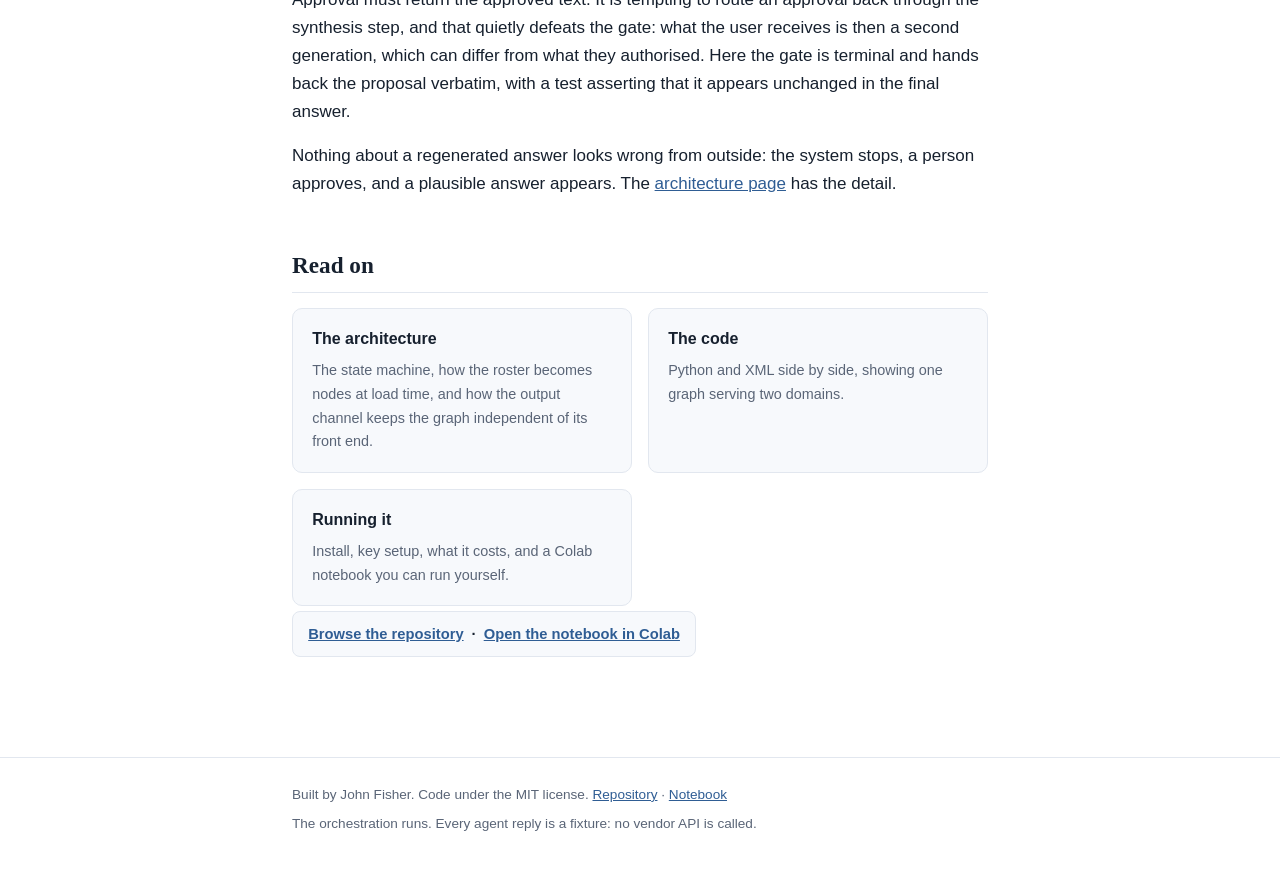
==== commit dbc6cb6f: "Build the Running It page, and make the build two-pass Install, the three ways to supply a key, what" ====
--- a/public/index.html
+++ b/public/index.html
@@ -33,7 +33,7 @@
   </div>
 </header>
 
-<nav class="site"><div class="wrap"><a href="./" aria-current="page">Overview</a><a href="architecture.html">Architecture</a><a href="code.html">The code</a><a href="https://github.com/johnfisher-ai/fisher-agentic-network-langgraph">Repository</a></div></nav>
+<nav class="site"><div class="wrap"><a href="./" aria-current="page">Overview</a><a href="architecture.html">Architecture</a><a href="code.html">The code</a><a href="run.html">Running it</a><a href="https://github.com/johnfisher-ai/fisher-agentic-network-langgraph">Repository</a></div></nav>
 
 <main>
 <div class="wrap">
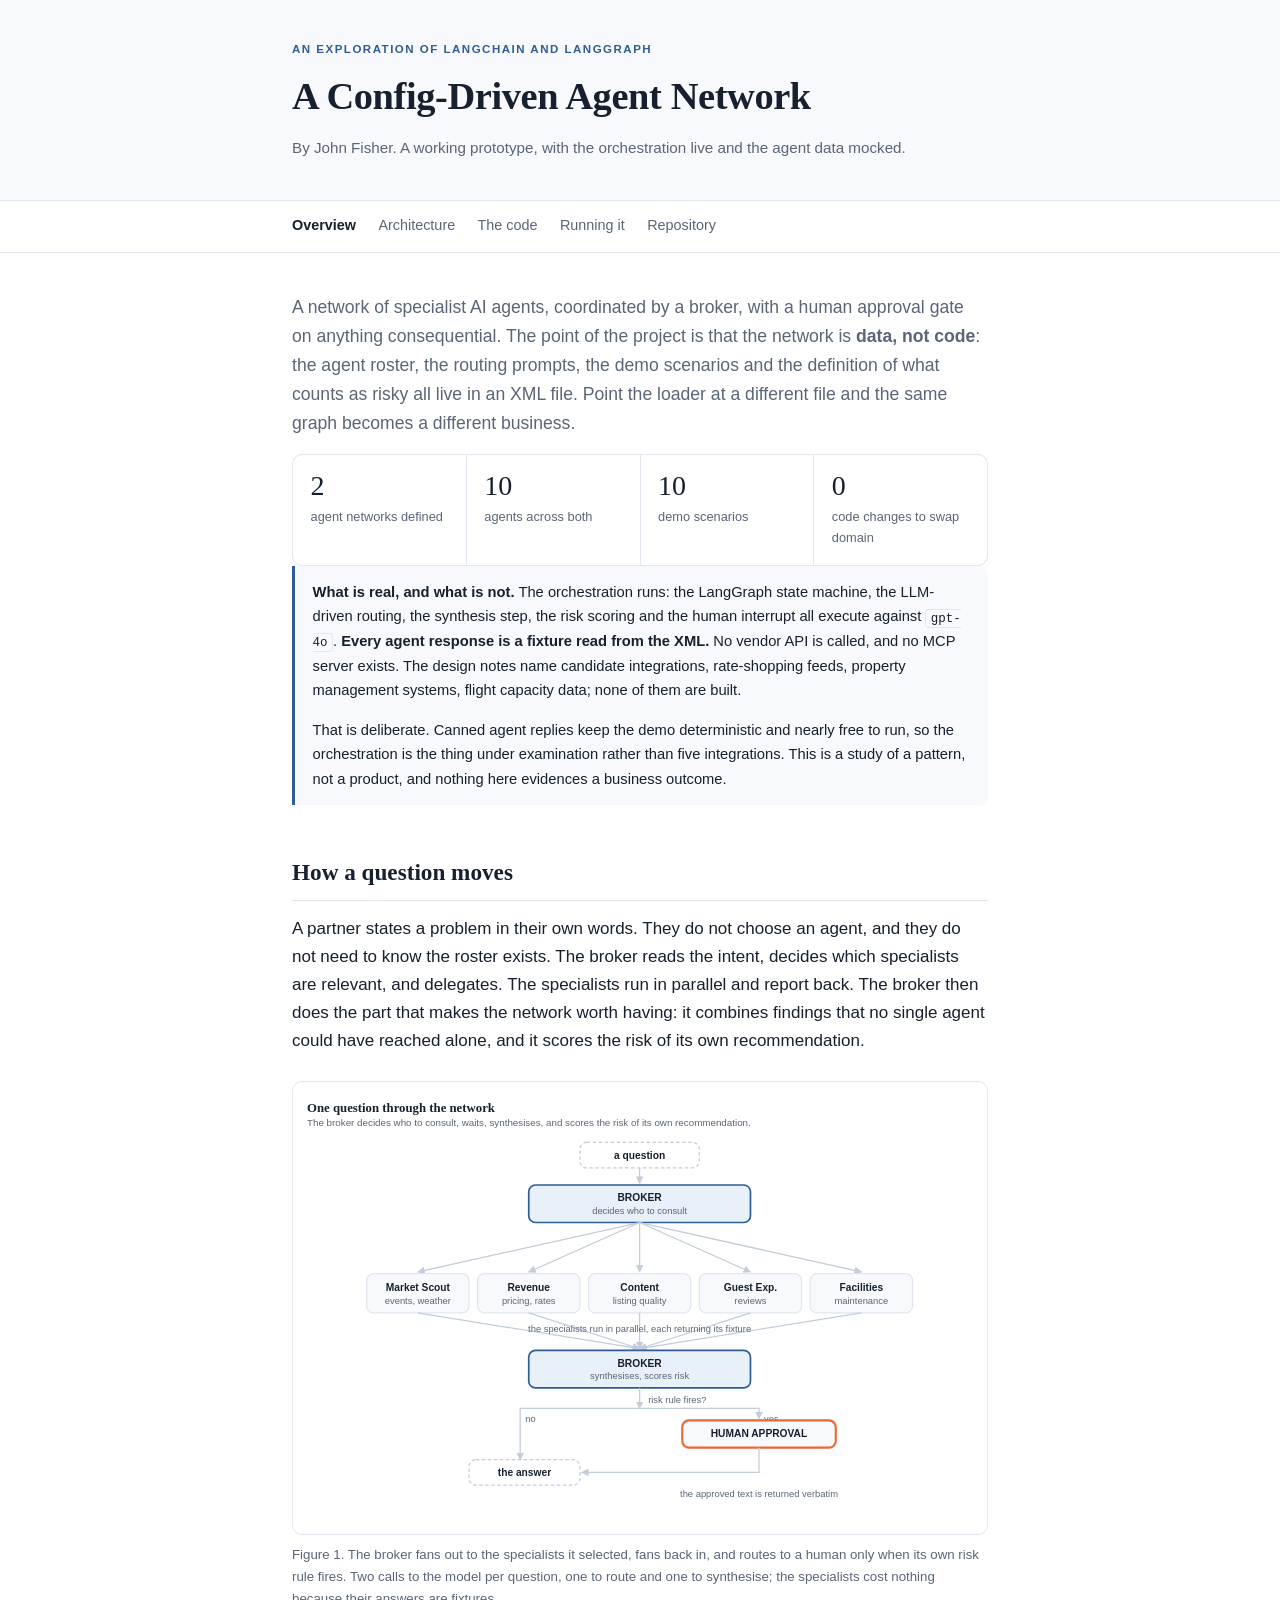
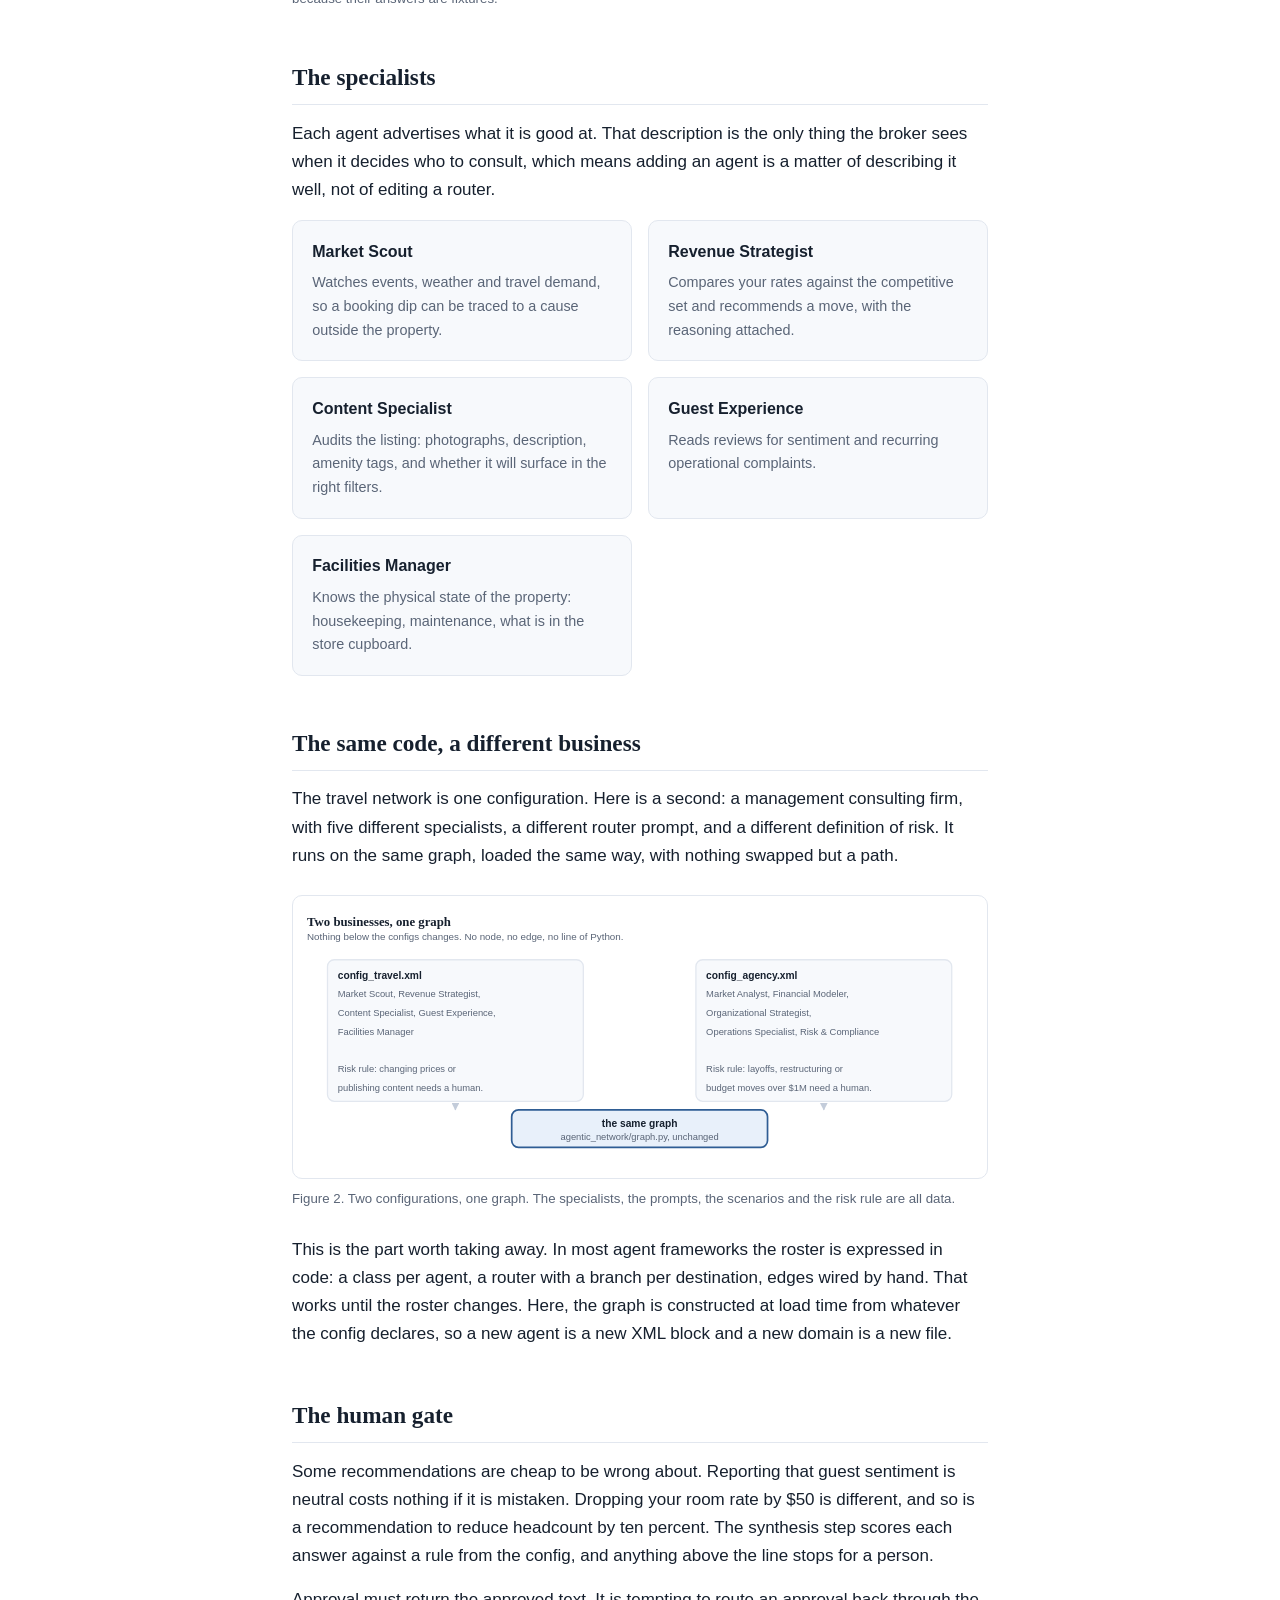
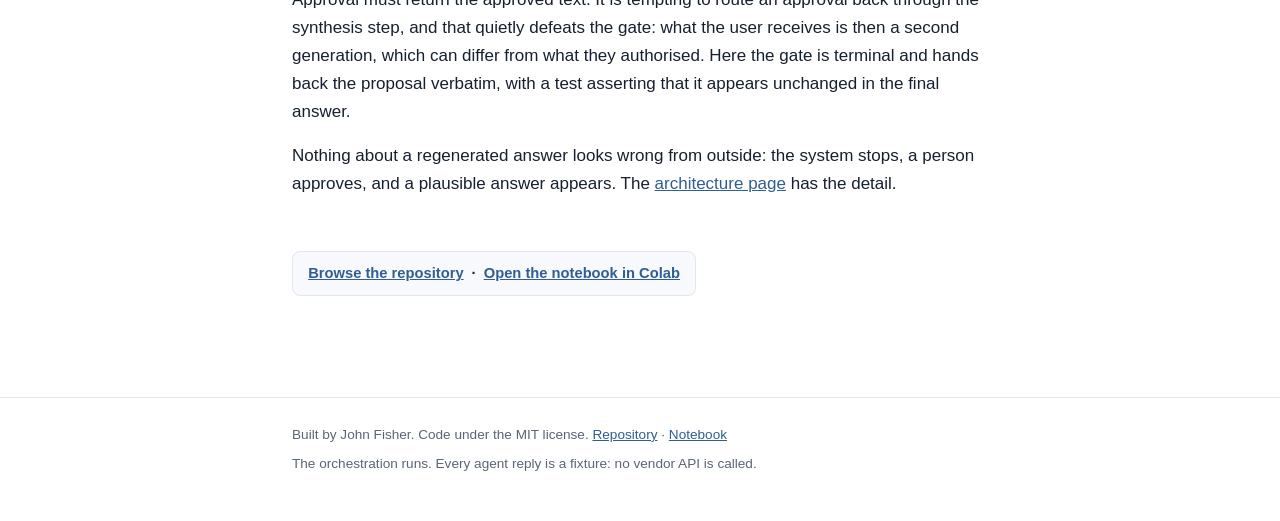
==== commit 61a22f40: "Point at the live site early, and drop the overview's Read On section The README mentioned the site " ====
--- a/public/index.html
+++ b/public/index.html
@@ -127,16 +127,6 @@
   </section>
 
   <section>
-    <h2>Read on</h2>
-    <div class="cards">
-      <div class="card"><h3>The architecture</h3><p>The state machine, how the roster becomes
-      nodes at load time, and how the output channel keeps the graph independent of its front
-      end.</p></div>
-      <div class="card"><h3>The code</h3><p>Python and XML side by side, showing one graph
-      serving two domains.</p></div>
-      <div class="card"><h3>Running it</h3><p>Install, key setup, what it costs, and a Colab
-      notebook you can run yourself.</p></div>
-    </div>
     <p class="cta"><a href="https://github.com/johnfisher-ai/fisher-agentic-network-langgraph">Browse the repository</a> ·
        <a href="https://colab.research.google.com/github/johnfisher-ai/fisher-agentic-network-langgraph/blob/main/notebooks/agentic_network.ipynb">Open the notebook in Colab</a></p>
   </section>
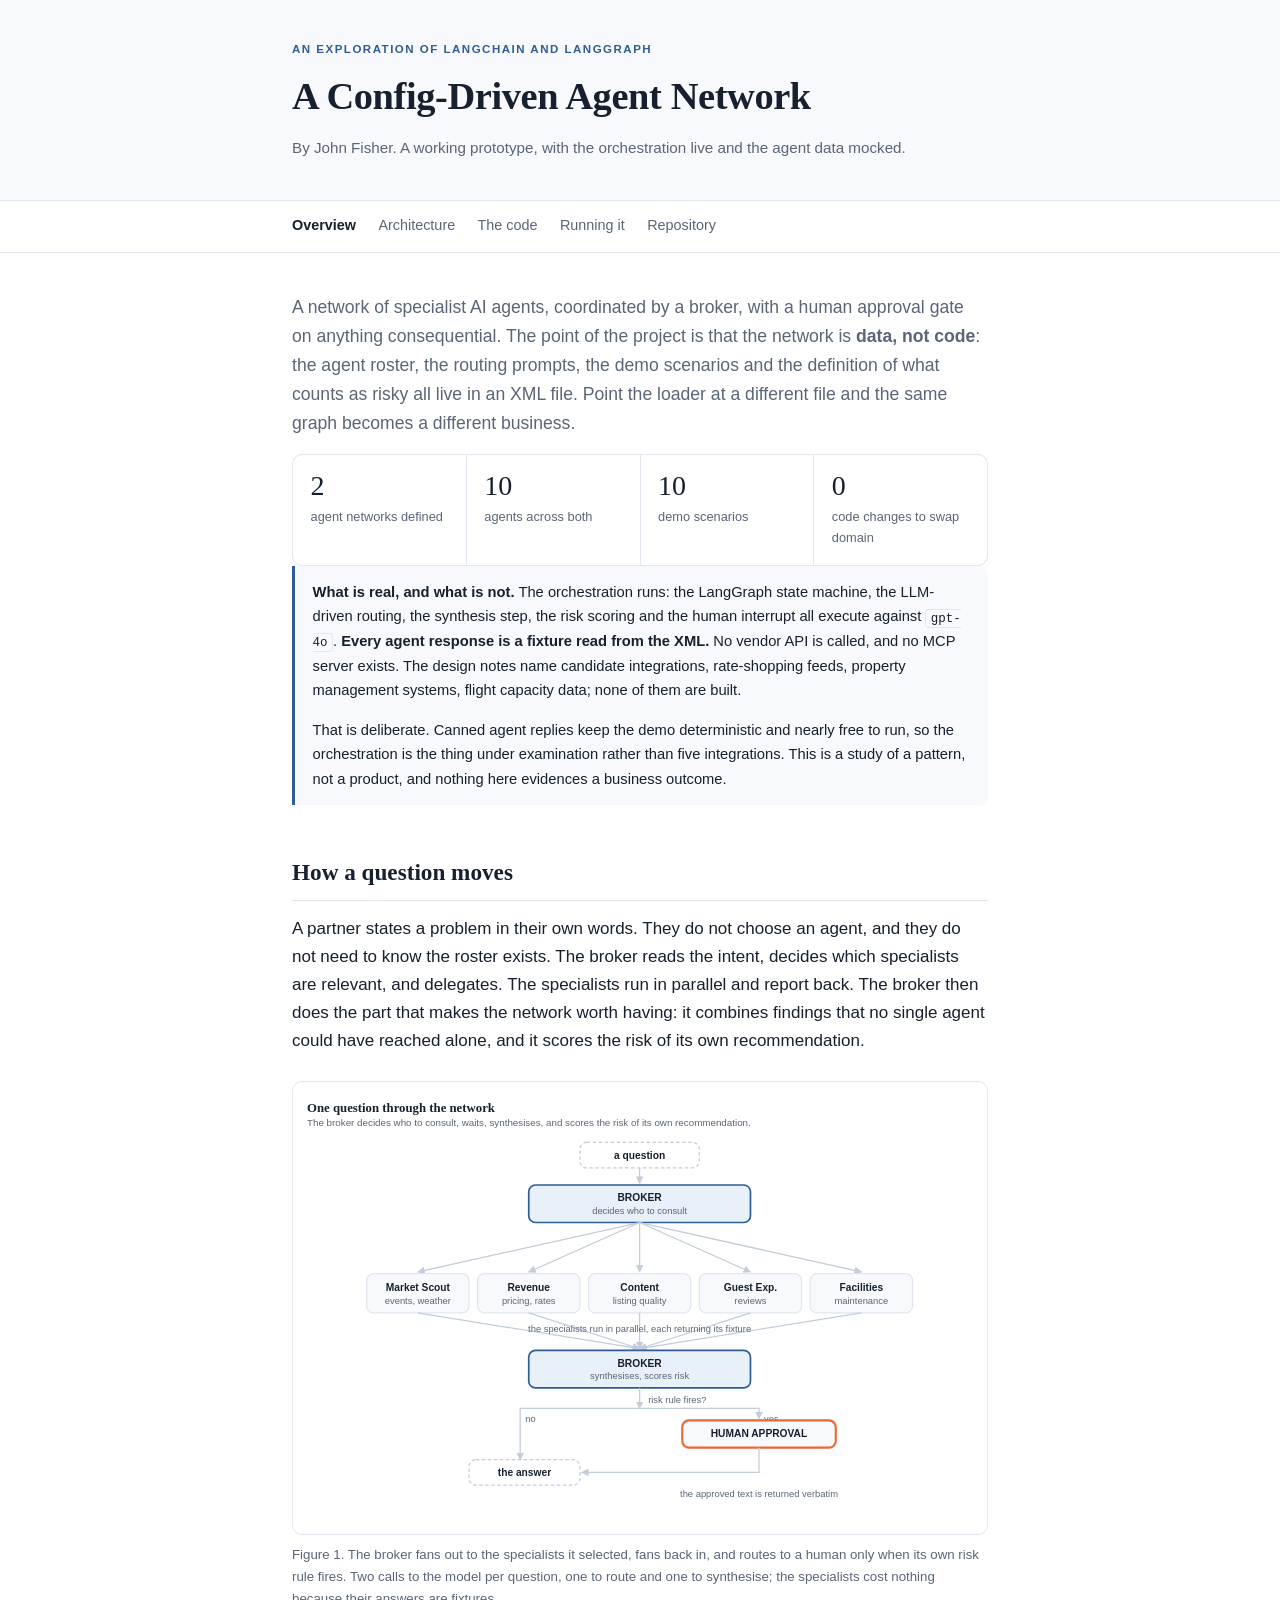
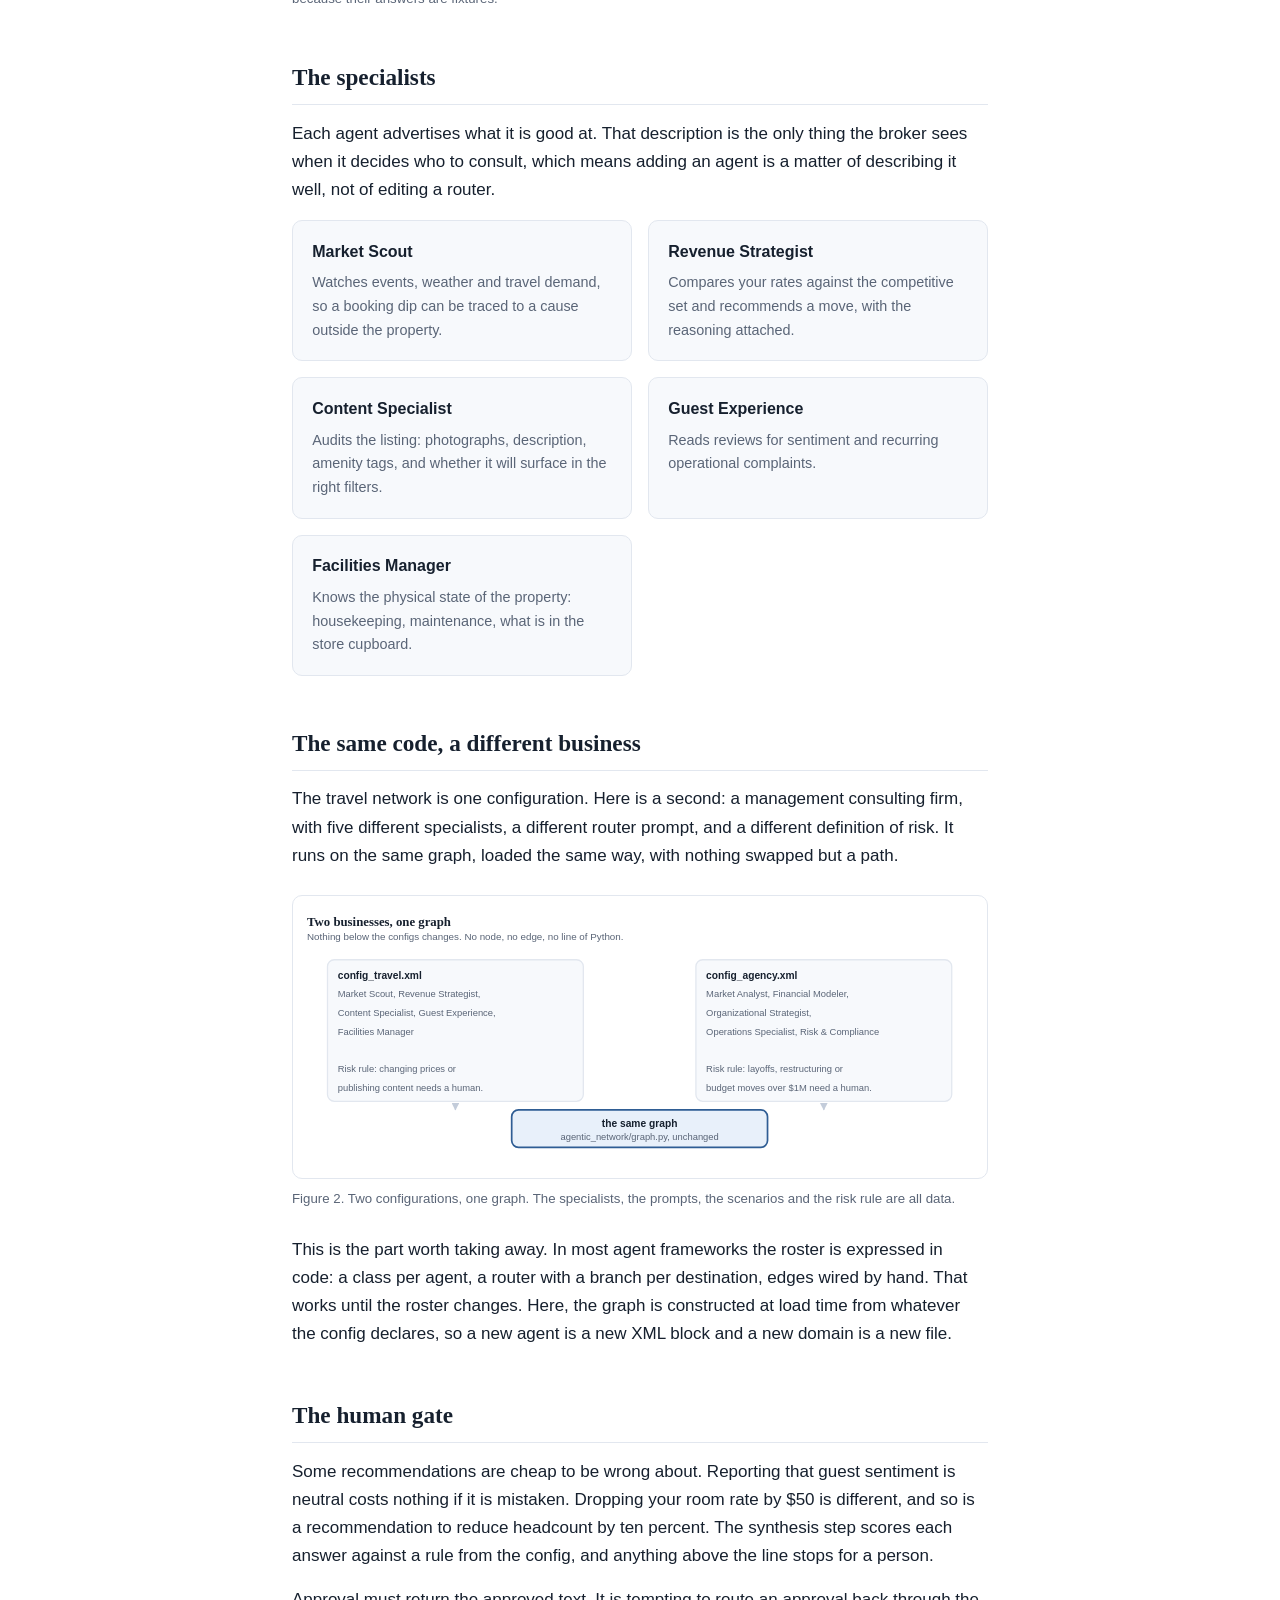
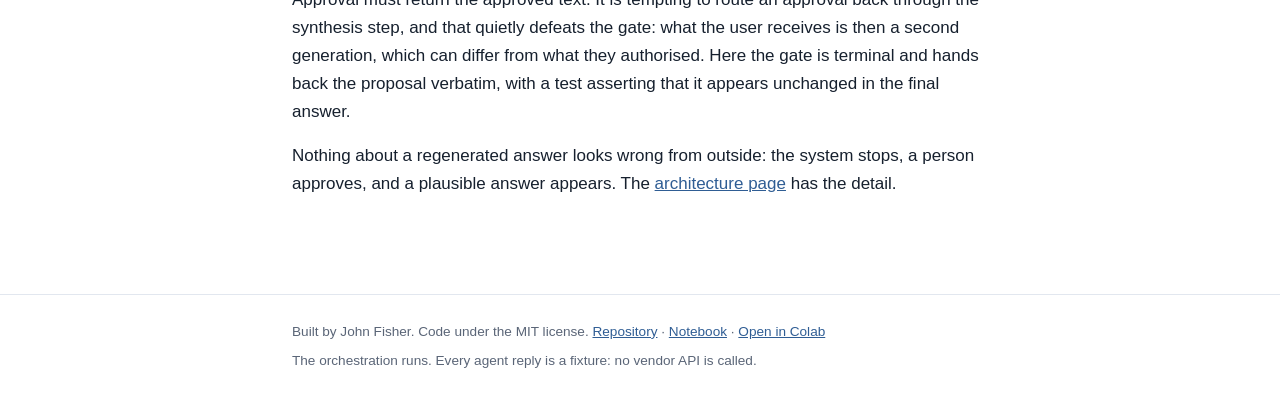
==== commit 47686e37: "Put the same three links on every page, in the footer The repository and notebook links sat in the b" ====
--- a/public/index.html
+++ b/public/index.html
@@ -126,10 +126,6 @@
       person approves, and a plausible answer appears. The <a href="architecture.html#gate">architecture page</a> has the detail.</p>
   </section>
 
-  <section>
-    <p class="cta"><a href="https://github.com/johnfisher-ai/fisher-agentic-network-langgraph">Browse the repository</a> ·
-       <a href="https://colab.research.google.com/github/johnfisher-ai/fisher-agentic-network-langgraph/blob/main/notebooks/agentic_network.ipynb">Open the notebook in Colab</a></p>
-  </section>
 
 </div>
 </main>
@@ -138,7 +134,8 @@
   <div class="wrap">
     <p>Built by John Fisher. Code under the MIT license.
        <a href="https://github.com/johnfisher-ai/fisher-agentic-network-langgraph">Repository</a> ·
-       <a href="https://github.com/johnfisher-ai/fisher-agentic-network-langgraph/blob/main/notebooks/agentic_network.ipynb">Notebook</a></p>
+       <a href="https://github.com/johnfisher-ai/fisher-agentic-network-langgraph/blob/main/notebooks/agentic_network.ipynb">Notebook</a> ·
+       <a href="https://colab.research.google.com/github/johnfisher-ai/fisher-agentic-network-langgraph/blob/main/notebooks/agentic_network.ipynb">Open in Colab</a></p>
     <p class="sig">The orchestration runs. Every agent reply is a fixture: no vendor API is called.</p>
   </div>
 </footer>
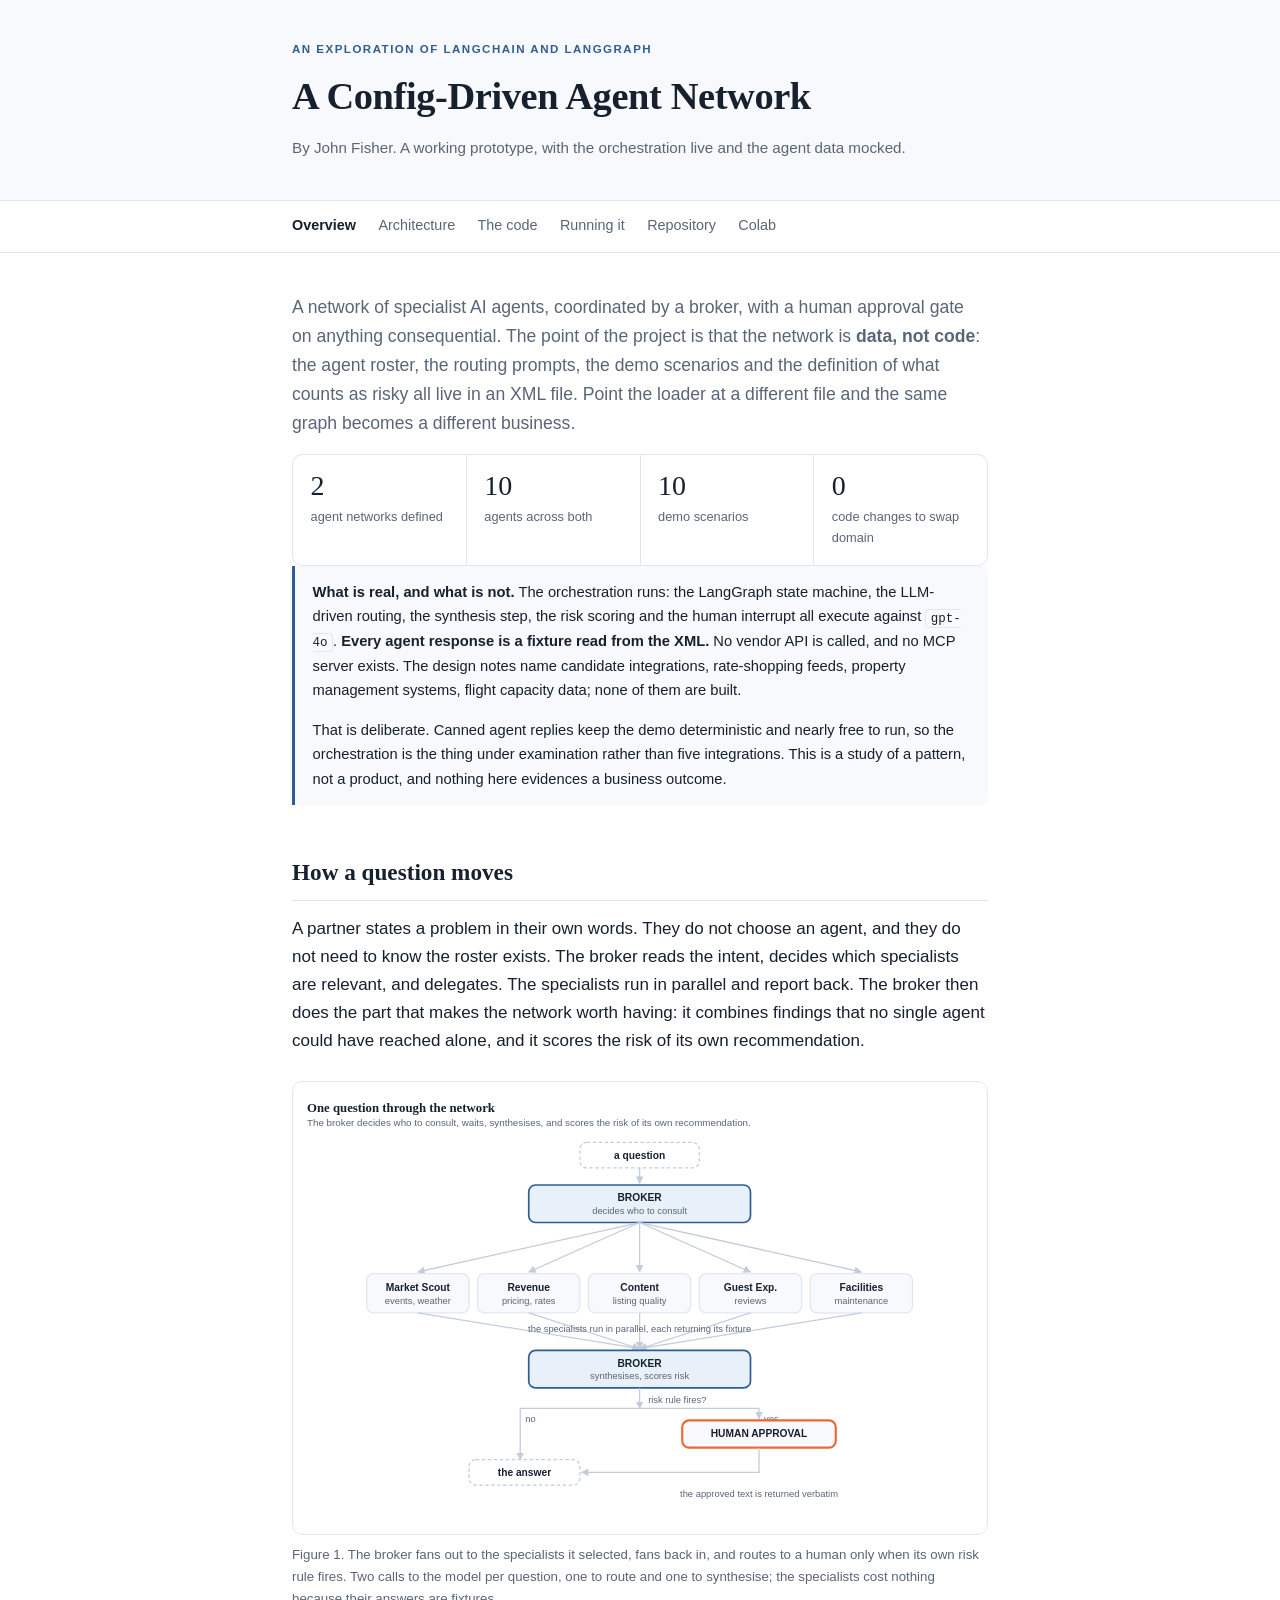
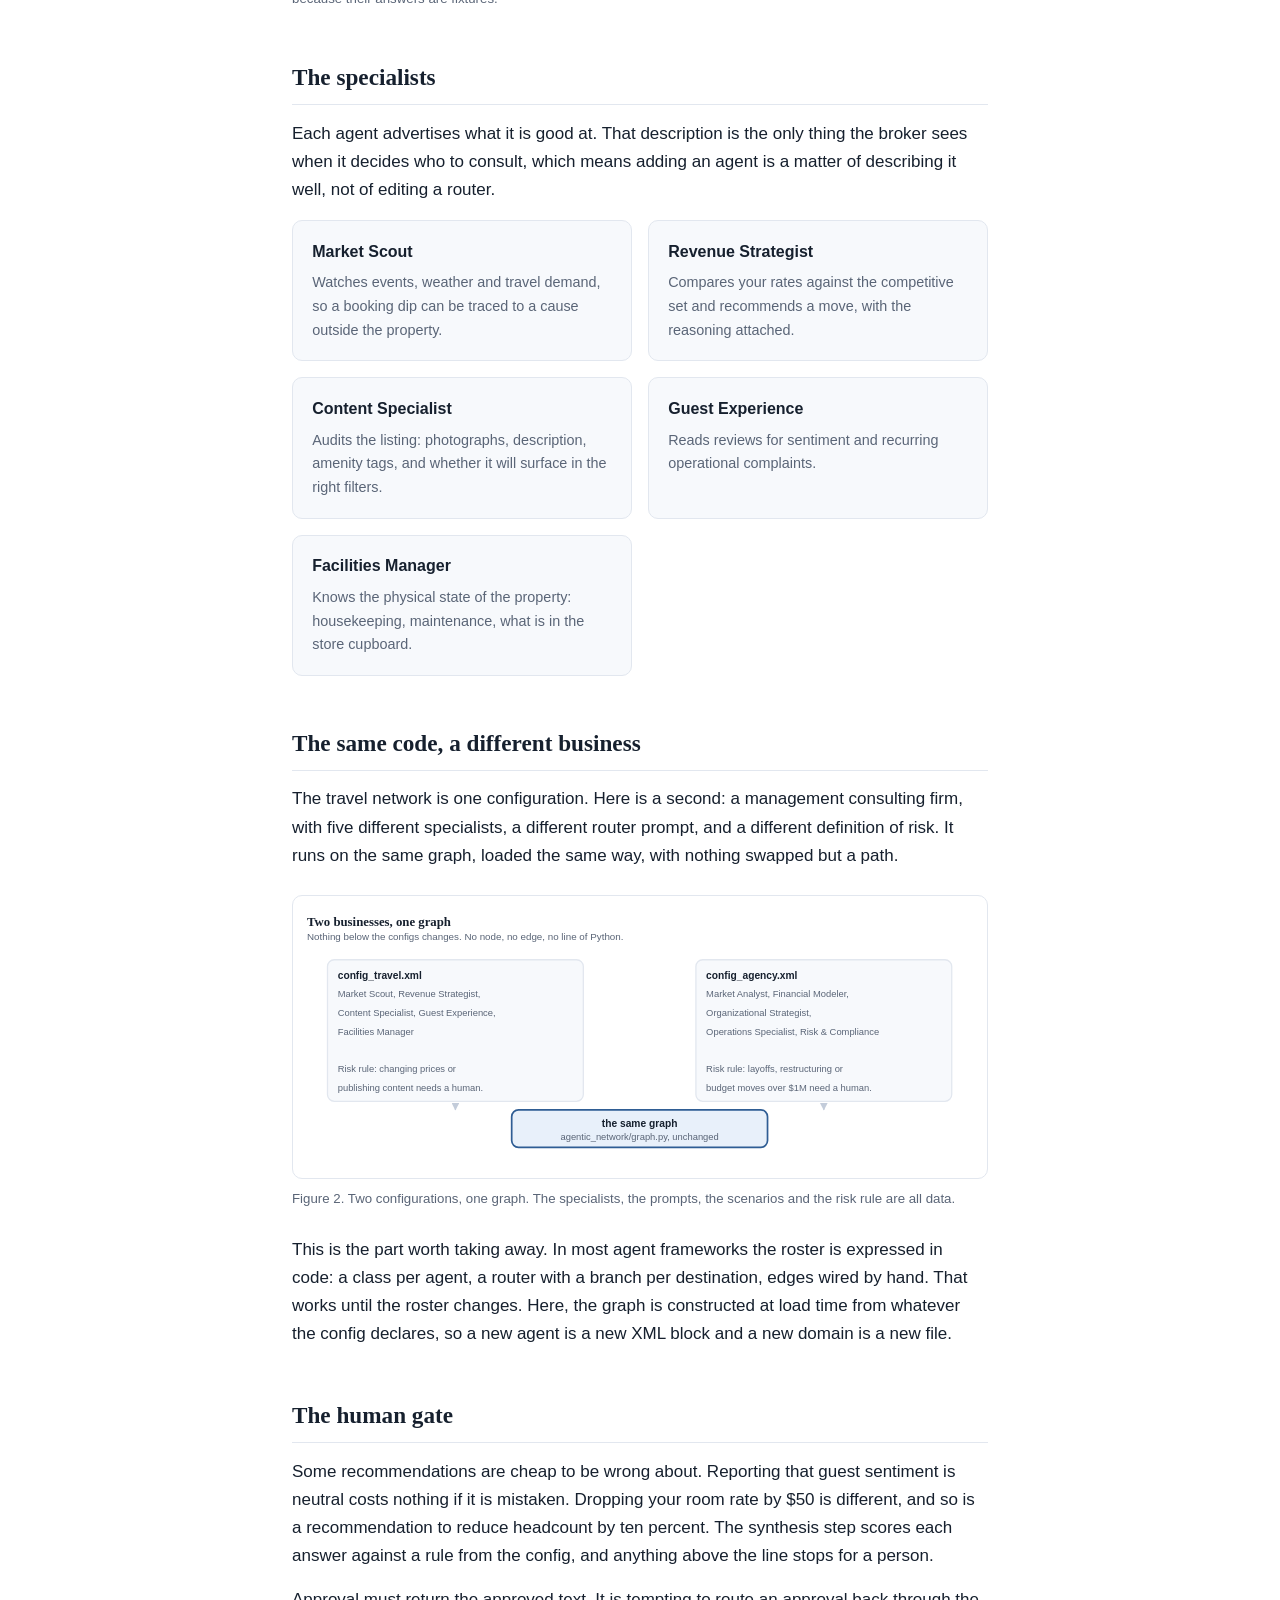
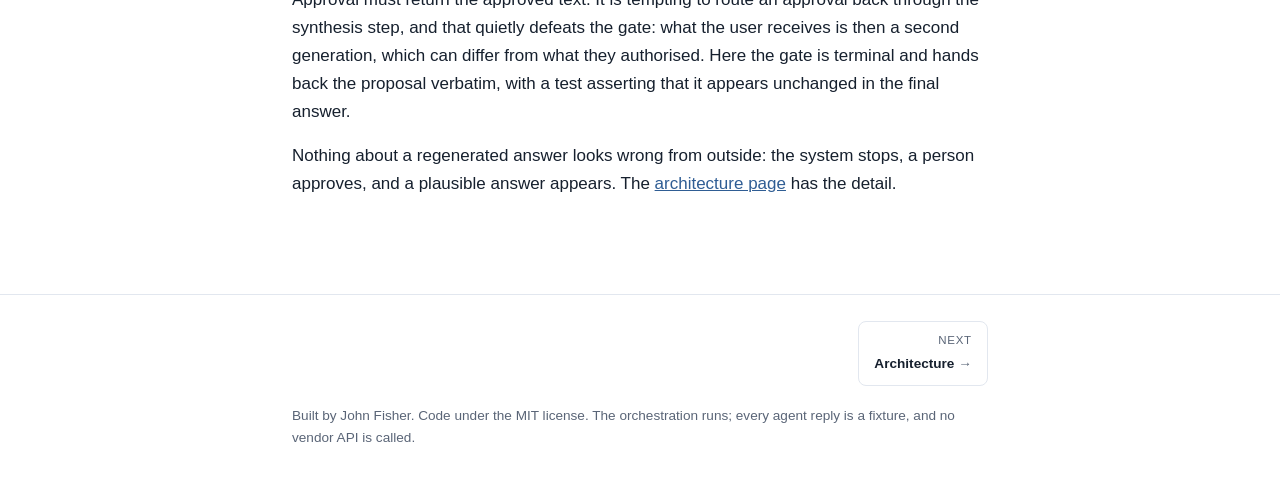
==== commit a4c86694: "Move Colab into the menu and replace the footer links with a pager The nav now carries Colab alongsi" ====
--- a/public/index.html
+++ b/public/index.html
@@ -33,7 +33,7 @@
   </div>
 </header>
 
-<nav class="site"><div class="wrap"><a href="./" aria-current="page">Overview</a><a href="architecture.html">Architecture</a><a href="code.html">The code</a><a href="run.html">Running it</a><a href="https://github.com/johnfisher-ai/fisher-agentic-network-langgraph">Repository</a></div></nav>
+<nav class="site"><div class="wrap"><a href="./" aria-current="page">Overview</a><a href="architecture.html">Architecture</a><a href="code.html">The code</a><a href="run.html">Running it</a><a href="https://github.com/johnfisher-ai/fisher-agentic-network-langgraph">Repository</a><a href="https://colab.research.google.com/github/johnfisher-ai/fisher-agentic-network-langgraph/blob/main/notebooks/agentic_network.ipynb">Colab</a></div></nav>
 
 <main>
 <div class="wrap">
@@ -132,11 +132,9 @@
 
 <footer class="site">
   <div class="wrap">
-    <p>Built by John Fisher. Code under the MIT license.
-       <a href="https://github.com/johnfisher-ai/fisher-agentic-network-langgraph">Repository</a> ·
-       <a href="https://github.com/johnfisher-ai/fisher-agentic-network-langgraph/blob/main/notebooks/agentic_network.ipynb">Notebook</a> ·
-       <a href="https://colab.research.google.com/github/johnfisher-ai/fisher-agentic-network-langgraph/blob/main/notebooks/agentic_network.ipynb">Open in Colab</a></p>
-    <p class="sig">The orchestration runs. Every agent reply is a fixture: no vendor API is called.</p>
+    <nav class="pager"><span></span><a class="next" href="architecture.html"><span>Next</span><b>Architecture</b></a></nav>
+    <p class="sig">Built by John Fisher. Code under the MIT license.
+       The orchestration runs; every agent reply is a fixture, and no vendor API is called.</p>
   </div>
 </footer>
 
--- a/public/assets/css/site.css
+++ b/public/assets/css/site.css
@@ -217,3 +217,23 @@
 .side > * { margin:0; min-width:0; }
 .side pre.code { font-size:.72rem; white-space:pre-wrap; overflow-wrap:anywhere; }
 .side pre.code { min-width:0; }
+
+/* ---- previous / next through the pages -------------------------------- */
+.pager { display:flex; justify-content:space-between; align-items:stretch; gap:1rem;
+         margin:0 0 1.2rem; }
+.pager a { display:block; text-decoration:none;
+           border:1px solid var(--line); border-radius:8px; padding:.6rem .95rem;
+           background:var(--bg); font-weight:600; color:var(--ink); max-width:48%; }
+.pager a:hover { border-color:var(--accent); }
+.pager a span { display:block; font-size:.72rem; font-weight:400; color:var(--soft);
+                text-transform:uppercase; letter-spacing:.06em; margin-bottom:.15rem; }
+.pager .next { text-align:right; }
+.pager b { font-weight:600; }
+.pager .prev b::before { content:"\2190\00a0"; color:var(--soft); }
+.pager .next b::after  { content:"\00a0\2192"; color:var(--soft); }
+
+/* The nav scrolls horizontally by default. Below 46rem that hides the last
+   items with no affordance, so let it wrap onto a second line instead. */
+@media (max-width: 46rem) {
+  nav.site .wrap { flex-wrap: wrap; overflow-x: visible; row-gap: .25rem; }
+}
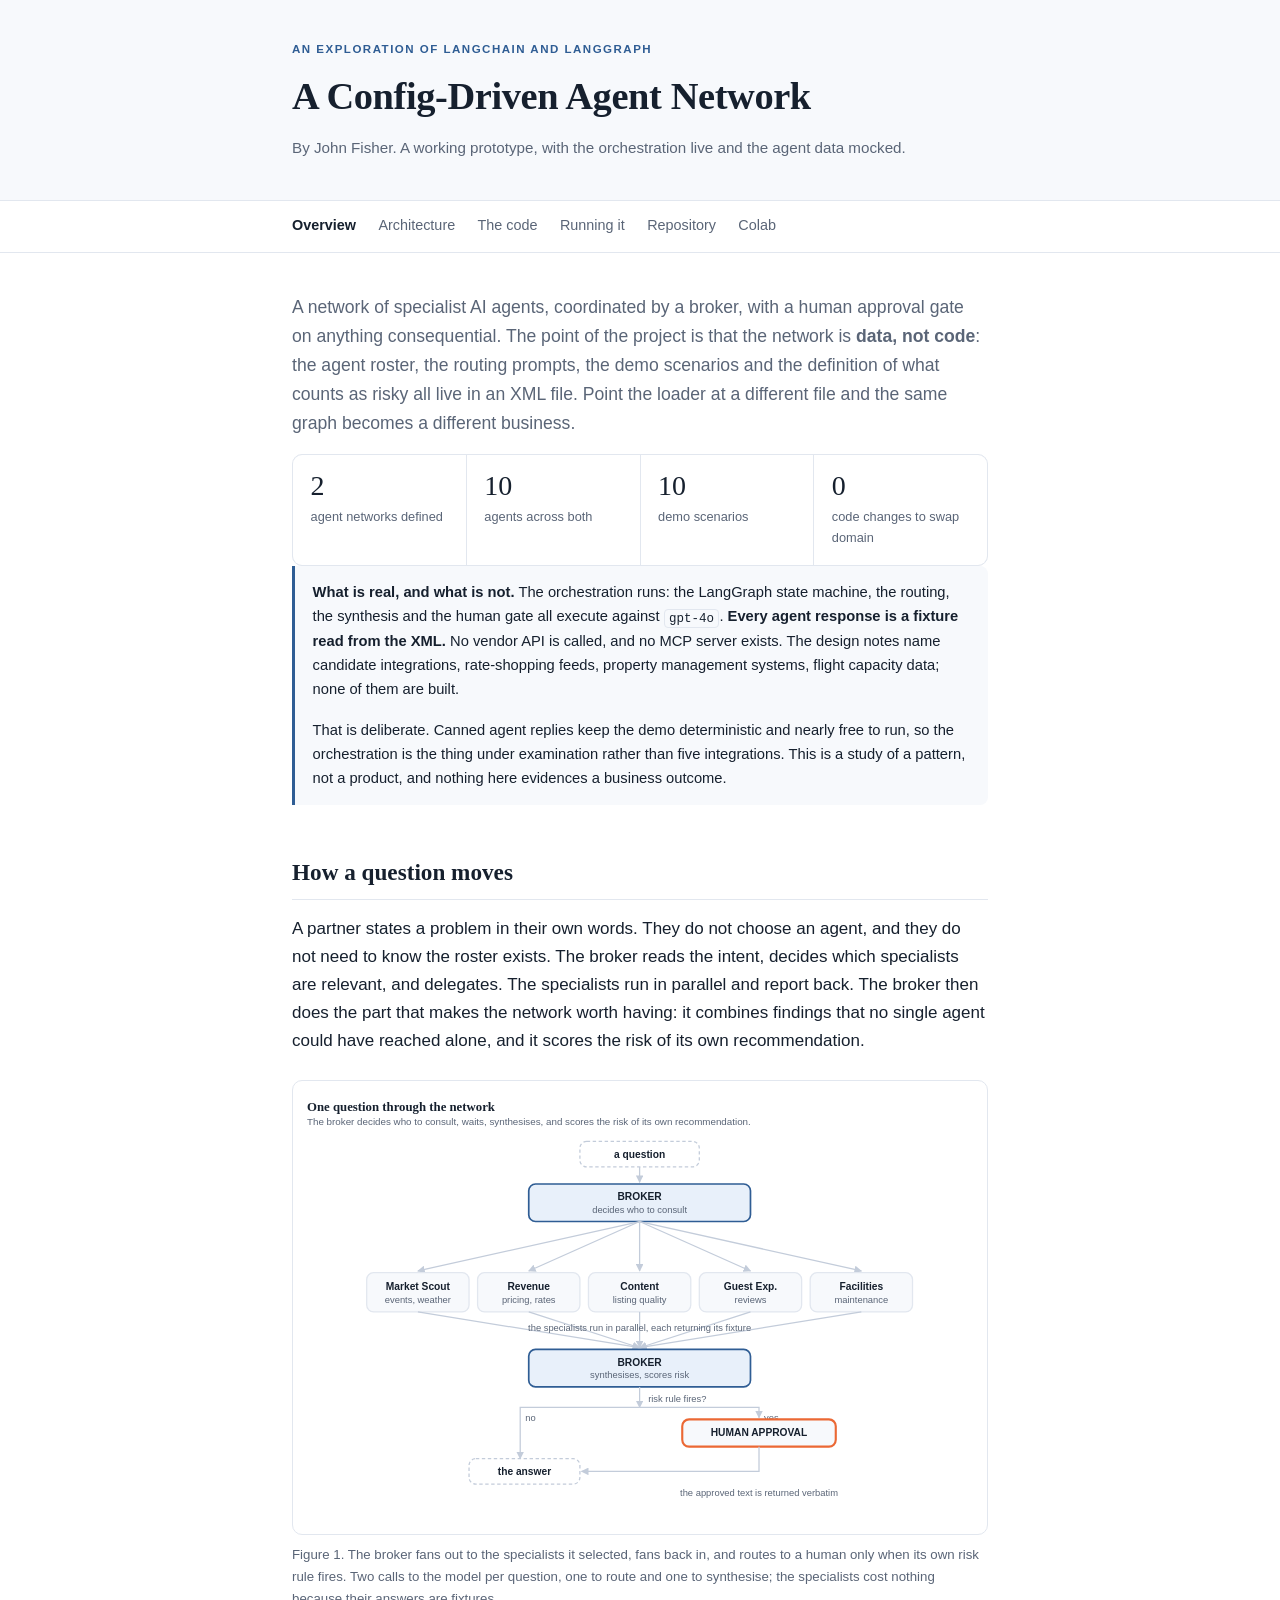
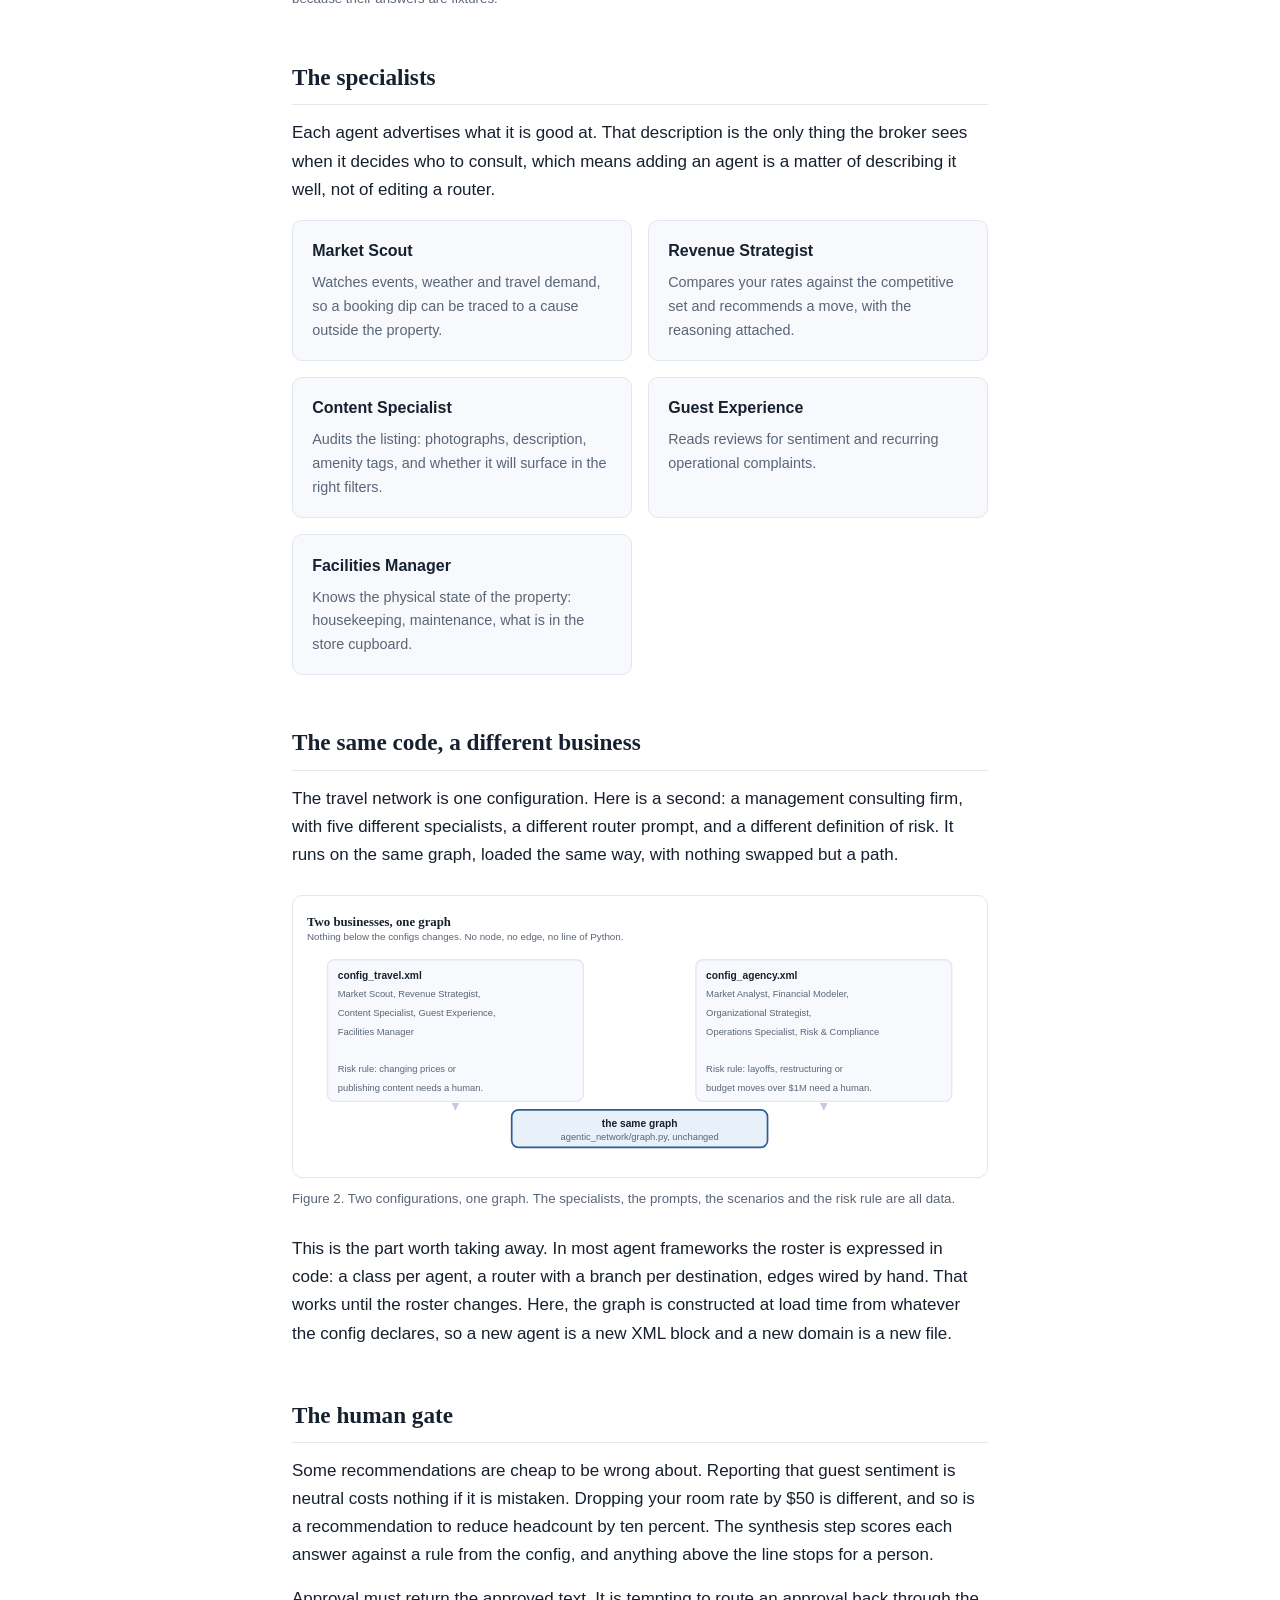
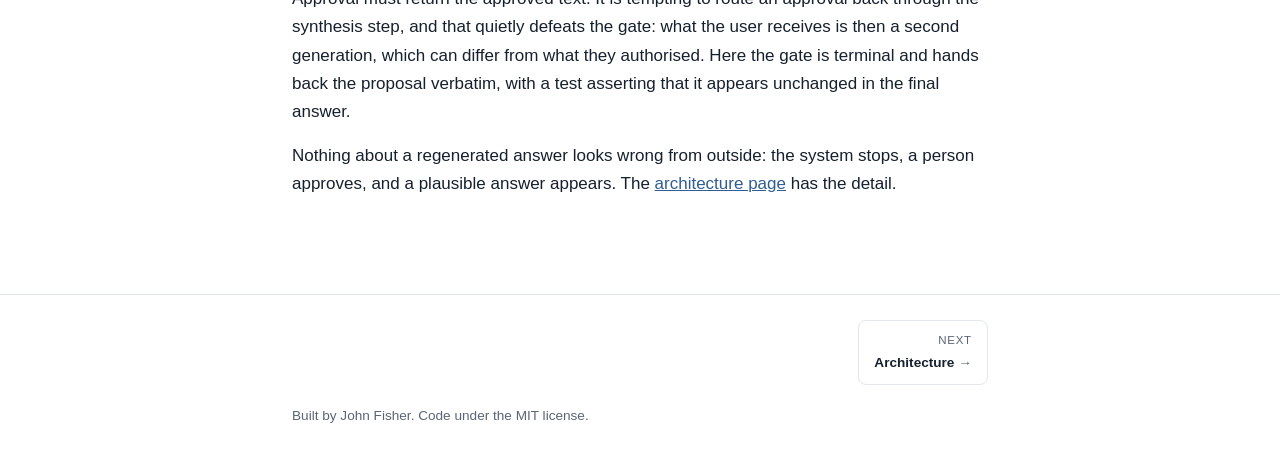
==== commit 78a1c22c: "Move the fixtures disclaimer out of the footer and into the content A line of small print under a pa" ====
--- a/public/index.html
+++ b/public/index.html
@@ -53,10 +53,7 @@
     </div>
 
     <div class="note">
-      <p><strong>What is real, and what is not.</strong> The orchestration runs: the LangGraph
-      state machine, the LLM-driven routing, the synthesis step, the risk scoring and the human
-      interrupt all execute against <code>gpt-4o</code>. <strong>Every agent response is a
-      fixture read from the XML.</strong> No vendor API is called, and no MCP server exists.
+      <p><strong>What is real, and what is not.</strong> The orchestration runs: the LangGraph state machine, the routing, the synthesis and the human gate all execute against <code>gpt-4o</code>. <strong>Every agent response is a fixture read from the XML.</strong> No vendor API is called, and no MCP server exists.
       The design notes name candidate integrations, rate-shopping feeds, property management
       systems, flight capacity data; none of them are built.</p>
       <p>That is deliberate. Canned agent replies keep the demo deterministic and nearly free to
@@ -133,8 +130,7 @@
 <footer class="site">
   <div class="wrap">
     <nav class="pager"><span></span><a class="next" href="architecture.html"><span>Next</span><b>Architecture</b></a></nav>
-    <p class="sig">Built by John Fisher. Code under the MIT license.
-       The orchestration runs; every agent reply is a fixture, and no vendor API is called.</p>
+    <p class="sig">Built by John Fisher. Code under the MIT license.</p>
   </div>
 </footer>
 
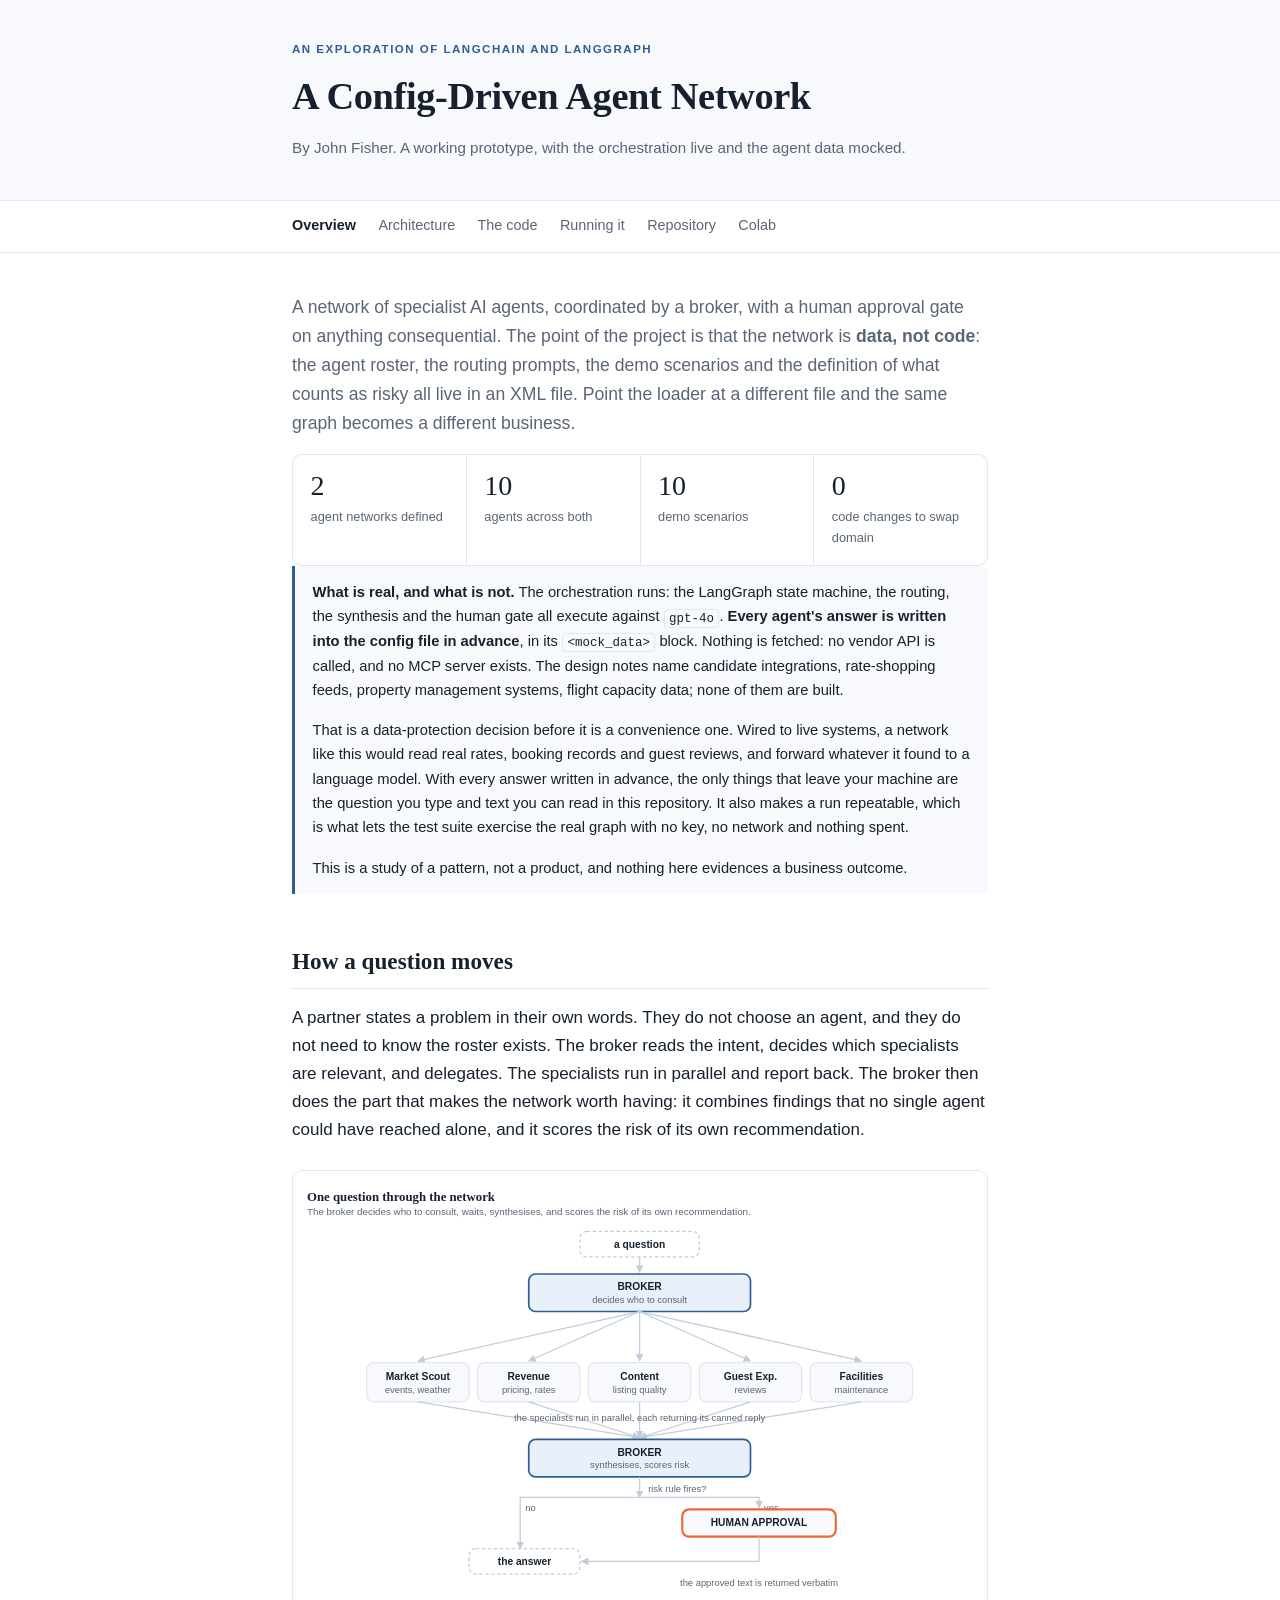
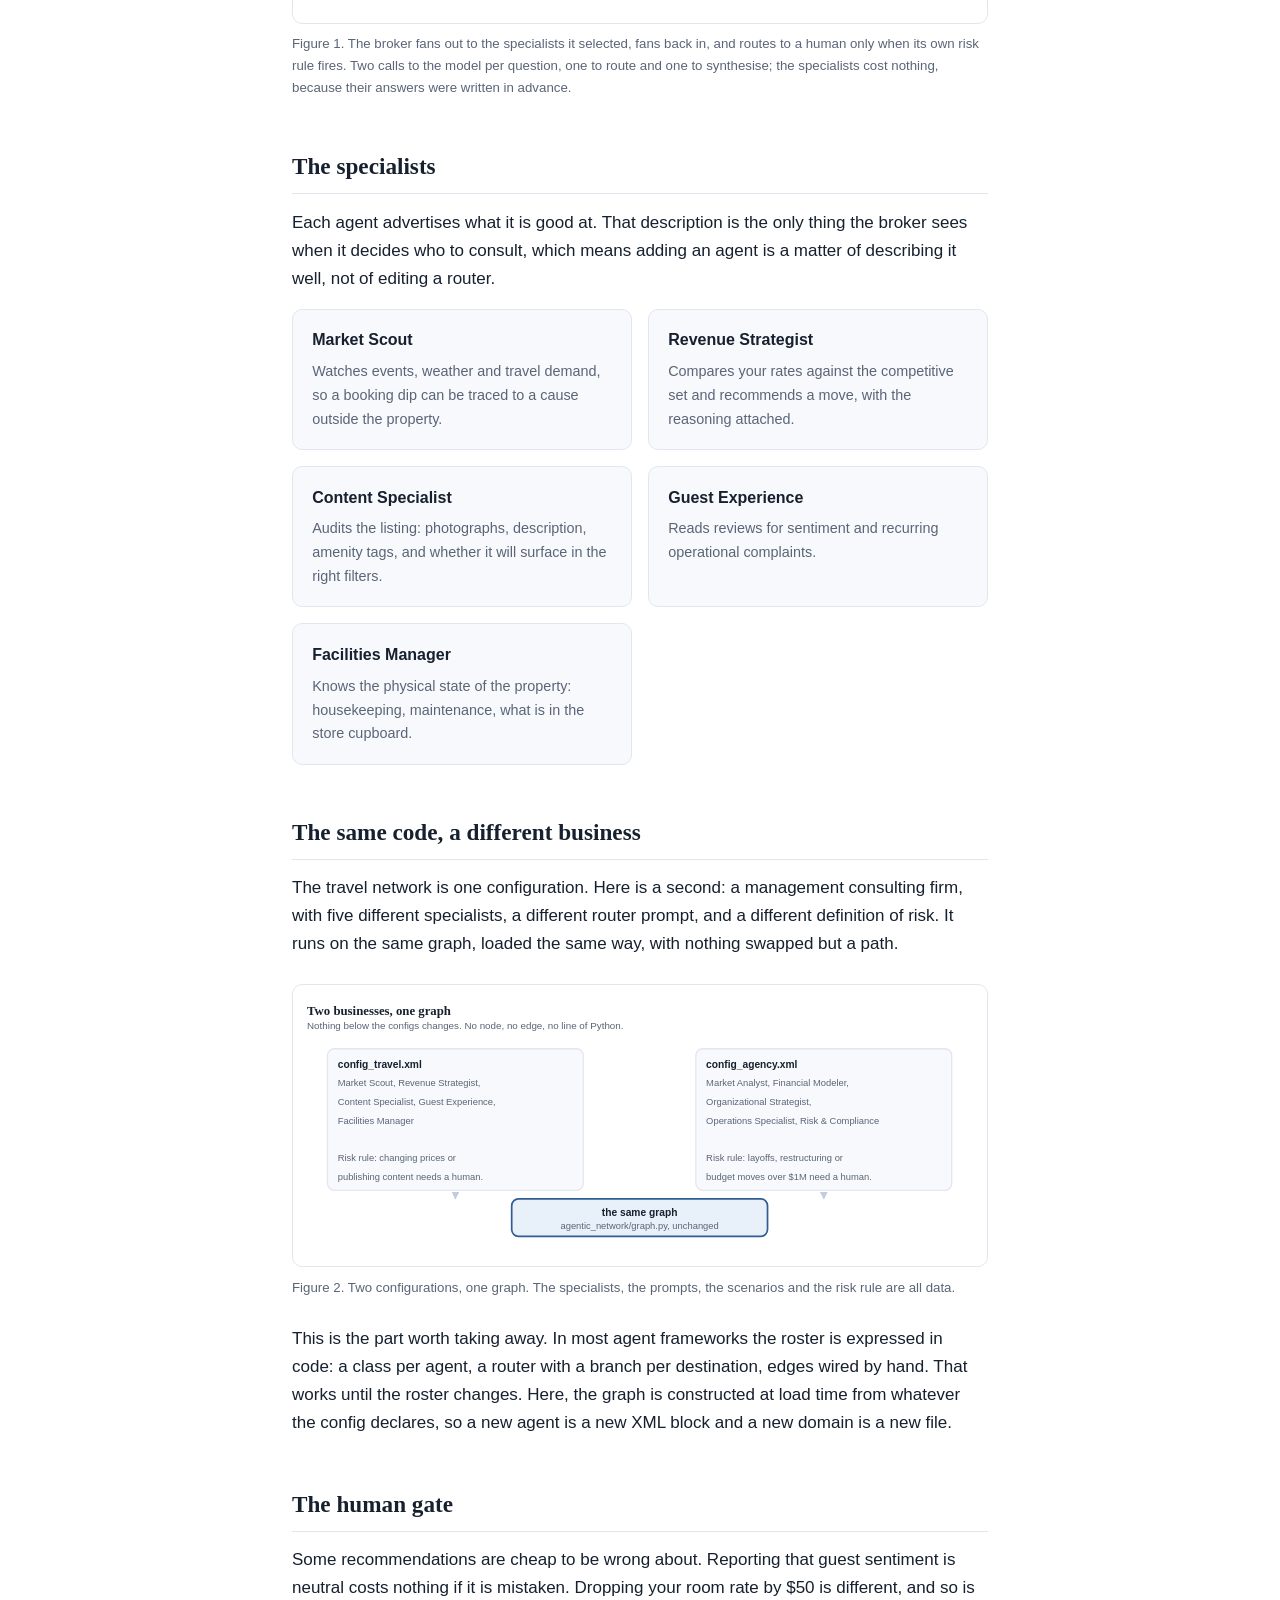
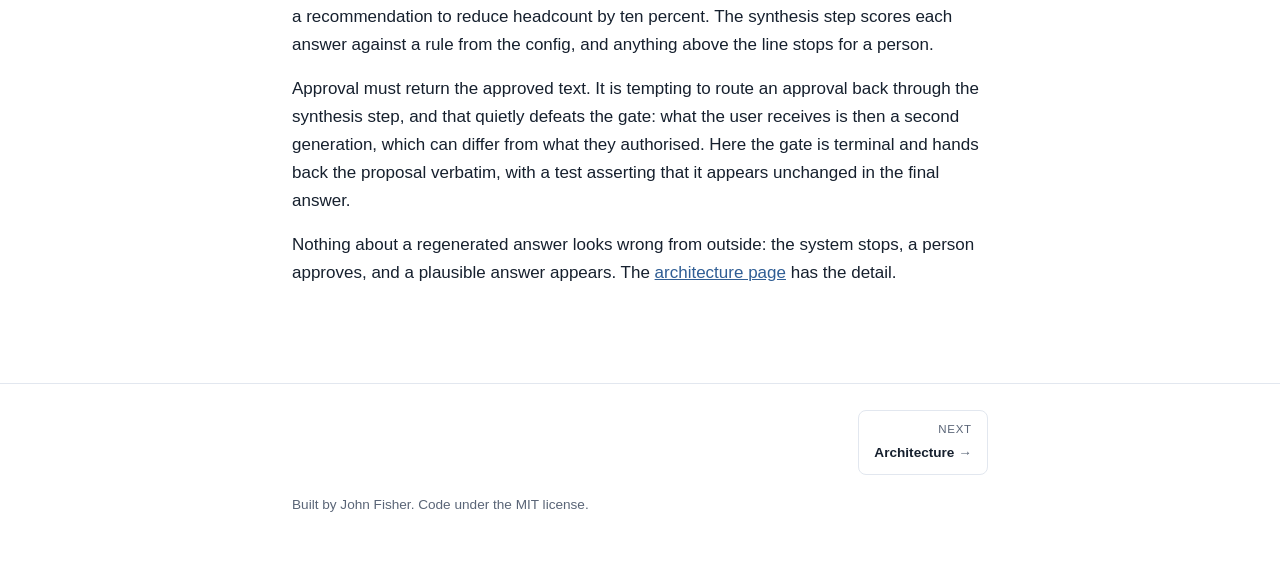
==== commit 7a134555: "Say it in plain words, and say why it matters The site used 'fixture' seventeen times. It is testing" ====
--- a/public/index.html
+++ b/public/index.html
@@ -53,12 +53,11 @@
     </div>
 
     <div class="note">
-      <p><strong>What is real, and what is not.</strong> The orchestration runs: the LangGraph state machine, the routing, the synthesis and the human gate all execute against <code>gpt-4o</code>. <strong>Every agent response is a fixture read from the XML.</strong> No vendor API is called, and no MCP server exists.
+      <p><strong>What is real, and what is not.</strong> The orchestration runs: the LangGraph state machine, the routing, the synthesis and the human gate all execute against <code>gpt-4o</code>. <strong>Every agent's answer is written into the config file in advance</strong>, in its <code>&lt;mock_data&gt;</code> block. Nothing is fetched: no vendor API is called, and no MCP server exists.
       The design notes name candidate integrations, rate-shopping feeds, property management
       systems, flight capacity data; none of them are built.</p>
-      <p>That is deliberate. Canned agent replies keep the demo deterministic and nearly free to
-      run, so the orchestration is the thing under examination rather than five integrations.
-      This is a study of a pattern, not a product, and nothing here evidences a business
+      <p>That is a data-protection decision before it is a convenience one. Wired to live systems, a network like this would read real rates, booking records and guest reviews, and forward whatever it found to a language model. With every answer written in advance, the only things that leave your machine are the question you type and text you can read in this repository. It also makes a run repeatable, which is what lets the test suite exercise the real graph with no key, no network and nothing spent.</p>
+      <p>This is a study of a pattern, not a product, and nothing here evidences a business
       outcome.</p>
     </div>
   </section>
@@ -72,11 +71,11 @@
     agent could have reached alone, and it scores the risk of its own recommendation.</p>
 
     <figure>
-      <div class="figbox"><svg class="fig diagram" viewBox="0 0 780 500" role="img" aria-label="One question through the network. The broker decides who to consult, waits, synthesises, and scores the risk of its own recommendation."><defs><marker id="ah" viewBox="0 0 10 10" refX="9" refY="5" markerWidth="6" markerHeight="6" orient="auto-start-reverse"><path class="ahead" d="M 0 0 L 10 5 L 0 10 z"/></marker></defs><text class="ttl" x="0" y="16">One question through the network</text><text class="sub" x="0" y="33">The broker decides who to consult, waits, synthesises, and scores the risk of its own recommendation.</text><rect class="node soft" x="320.0" y="52" width="140" height="30" rx="8"/><text class="lab bold" x="390.0" y="71.0" text-anchor="middle">a question</text><line class="flow" x1="390.0" y1="82" x2="390.0" y2="100" marker-end="url(#ah)"/><rect class="node lead" x="260.0" y="102" width="260" height="44" rx="8"/><text class="lab bold" x="390.0" y="121.0" text-anchor="middle">BROKER</text><text class="ax" x="390.0" y="136.0" text-anchor="middle">decides who to consult</text><line class="flow" x1="390.0" y1="146" x2="130.0" y2="204" marker-end="url(#ah)"/><rect class="node" x="70.0" y="206" width="120" height="46" rx="8"/><text class="lab bold" x="130.0" y="226.0" text-anchor="middle">Market Scout</text><text class="ax" x="130.0" y="241.0" text-anchor="middle">events, weather</text><line class="flow" x1="130.0" y1="252" x2="390.0" y2="294" marker-end="url(#ah)"/><line class="flow" x1="390.0" y1="146" x2="260.0" y2="204" marker-end="url(#ah)"/><rect class="node" x="200.0" y="206" width="120" height="46" rx="8"/><text class="lab bold" x="260.0" y="226.0" text-anchor="middle">Revenue</text><text class="ax" x="260.0" y="241.0" text-anchor="middle">pricing, rates</text><line class="flow" x1="260.0" y1="252" x2="390.0" y2="294" marker-end="url(#ah)"/><line class="flow" x1="390.0" y1="146" x2="390.0" y2="204" marker-end="url(#ah)"/><rect class="node" x="330.0" y="206" width="120" height="46" rx="8"/><text class="lab bold" x="390.0" y="226.0" text-anchor="middle">Content</text><text class="ax" x="390.0" y="241.0" text-anchor="middle">listing quality</text><line class="flow" x1="390.0" y1="252" x2="390.0" y2="294" marker-end="url(#ah)"/><line class="flow" x1="390.0" y1="146" x2="520.0" y2="204" marker-end="url(#ah)"/><rect class="node" x="460.0" y="206" width="120" height="46" rx="8"/><text class="lab bold" x="520.0" y="226.0" text-anchor="middle">Guest Exp.</text><text class="ax" x="520.0" y="241.0" text-anchor="middle">reviews</text><line class="flow" x1="520.0" y1="252" x2="390.0" y2="294" marker-end="url(#ah)"/><line class="flow" x1="390.0" y1="146" x2="650.0" y2="204" marker-end="url(#ah)"/><rect class="node" x="590.0" y="206" width="120" height="46" rx="8"/><text class="lab bold" x="650.0" y="226.0" text-anchor="middle">Facilities</text><text class="ax" x="650.0" y="241.0" text-anchor="middle">maintenance</text><line class="flow" x1="650.0" y1="252" x2="390.0" y2="294" marker-end="url(#ah)"/><text class="ax" x="390.0" y="274" text-anchor="middle">the specialists run in parallel, each returning its fixture</text><rect class="node lead" x="260.0" y="296" width="260" height="44" rx="8"/><text class="lab bold" x="390.0" y="315.0" text-anchor="middle">BROKER</text><text class="ax" x="390.0" y="330.0" text-anchor="middle">synthesises, scores risk</text><line class="flow" x1="390.0" y1="340" x2="390.0" y2="364" marker-end="url(#ah)"/><text class="ax" x="400.0" y="358">risk rule fires?</text><path class="flow" d="M 390 364 L 250 364 L 250 424" marker-end="url(#ah)"/><text class="ax" x="256" y="380">no</text><path class="flow" d="M 390 364 L 530 364 L 530 376" marker-end="url(#ah)"/><text class="ax" x="536" y="380">yes</text><rect class="node gate" x="440" y="378" width="180" height="32" rx="8"/><text class="lab bold" x="530.0" y="398.0" text-anchor="middle">HUMAN APPROVAL</text><path class="flow" d="M 530 410 L 530 439 L 322 439" marker-end="url(#ah)"/><text class="ax" x="530" y="468" text-anchor="middle">the approved text is returned verbatim</text><rect class="node soft" x="190" y="424" width="130" height="30" rx="8"/><text class="lab bold" x="255.0" y="443.0" text-anchor="middle">the answer</text></svg></div>
+      <div class="figbox"><svg class="fig diagram" viewBox="0 0 780 500" role="img" aria-label="One question through the network. The broker decides who to consult, waits, synthesises, and scores the risk of its own recommendation."><defs><marker id="ah" viewBox="0 0 10 10" refX="9" refY="5" markerWidth="6" markerHeight="6" orient="auto-start-reverse"><path class="ahead" d="M 0 0 L 10 5 L 0 10 z"/></marker></defs><text class="ttl" x="0" y="16">One question through the network</text><text class="sub" x="0" y="33">The broker decides who to consult, waits, synthesises, and scores the risk of its own recommendation.</text><rect class="node soft" x="320.0" y="52" width="140" height="30" rx="8"/><text class="lab bold" x="390.0" y="71.0" text-anchor="middle">a question</text><line class="flow" x1="390.0" y1="82" x2="390.0" y2="100" marker-end="url(#ah)"/><rect class="node lead" x="260.0" y="102" width="260" height="44" rx="8"/><text class="lab bold" x="390.0" y="121.0" text-anchor="middle">BROKER</text><text class="ax" x="390.0" y="136.0" text-anchor="middle">decides who to consult</text><line class="flow" x1="390.0" y1="146" x2="130.0" y2="204" marker-end="url(#ah)"/><rect class="node" x="70.0" y="206" width="120" height="46" rx="8"/><text class="lab bold" x="130.0" y="226.0" text-anchor="middle">Market Scout</text><text class="ax" x="130.0" y="241.0" text-anchor="middle">events, weather</text><line class="flow" x1="130.0" y1="252" x2="390.0" y2="294" marker-end="url(#ah)"/><line class="flow" x1="390.0" y1="146" x2="260.0" y2="204" marker-end="url(#ah)"/><rect class="node" x="200.0" y="206" width="120" height="46" rx="8"/><text class="lab bold" x="260.0" y="226.0" text-anchor="middle">Revenue</text><text class="ax" x="260.0" y="241.0" text-anchor="middle">pricing, rates</text><line class="flow" x1="260.0" y1="252" x2="390.0" y2="294" marker-end="url(#ah)"/><line class="flow" x1="390.0" y1="146" x2="390.0" y2="204" marker-end="url(#ah)"/><rect class="node" x="330.0" y="206" width="120" height="46" rx="8"/><text class="lab bold" x="390.0" y="226.0" text-anchor="middle">Content</text><text class="ax" x="390.0" y="241.0" text-anchor="middle">listing quality</text><line class="flow" x1="390.0" y1="252" x2="390.0" y2="294" marker-end="url(#ah)"/><line class="flow" x1="390.0" y1="146" x2="520.0" y2="204" marker-end="url(#ah)"/><rect class="node" x="460.0" y="206" width="120" height="46" rx="8"/><text class="lab bold" x="520.0" y="226.0" text-anchor="middle">Guest Exp.</text><text class="ax" x="520.0" y="241.0" text-anchor="middle">reviews</text><line class="flow" x1="520.0" y1="252" x2="390.0" y2="294" marker-end="url(#ah)"/><line class="flow" x1="390.0" y1="146" x2="650.0" y2="204" marker-end="url(#ah)"/><rect class="node" x="590.0" y="206" width="120" height="46" rx="8"/><text class="lab bold" x="650.0" y="226.0" text-anchor="middle">Facilities</text><text class="ax" x="650.0" y="241.0" text-anchor="middle">maintenance</text><line class="flow" x1="650.0" y1="252" x2="390.0" y2="294" marker-end="url(#ah)"/><text class="ax" x="390.0" y="274" text-anchor="middle">the specialists run in parallel, each returning its canned reply</text><rect class="node lead" x="260.0" y="296" width="260" height="44" rx="8"/><text class="lab bold" x="390.0" y="315.0" text-anchor="middle">BROKER</text><text class="ax" x="390.0" y="330.0" text-anchor="middle">synthesises, scores risk</text><line class="flow" x1="390.0" y1="340" x2="390.0" y2="364" marker-end="url(#ah)"/><text class="ax" x="400.0" y="358">risk rule fires?</text><path class="flow" d="M 390 364 L 250 364 L 250 424" marker-end="url(#ah)"/><text class="ax" x="256" y="380">no</text><path class="flow" d="M 390 364 L 530 364 L 530 376" marker-end="url(#ah)"/><text class="ax" x="536" y="380">yes</text><rect class="node gate" x="440" y="378" width="180" height="32" rx="8"/><text class="lab bold" x="530.0" y="398.0" text-anchor="middle">HUMAN APPROVAL</text><path class="flow" d="M 530 410 L 530 439 L 322 439" marker-end="url(#ah)"/><text class="ax" x="530" y="468" text-anchor="middle">the approved text is returned verbatim</text><rect class="node soft" x="190" y="424" width="130" height="30" rx="8"/><text class="lab bold" x="255.0" y="443.0" text-anchor="middle">the answer</text></svg></div>
       <figcaption>Figure 1. The broker fans out to the specialists it selected, fans back in, and
       routes to a human only when its own risk rule fires. Two calls to the model per question,
-      one to route and one to synthesise; the specialists cost nothing because their answers are
-      fixtures.</figcaption>
+      one to route and one to synthesise; the specialists cost nothing, because their answers were
+      written in advance.</figcaption>
     </figure>
   </section>
 
